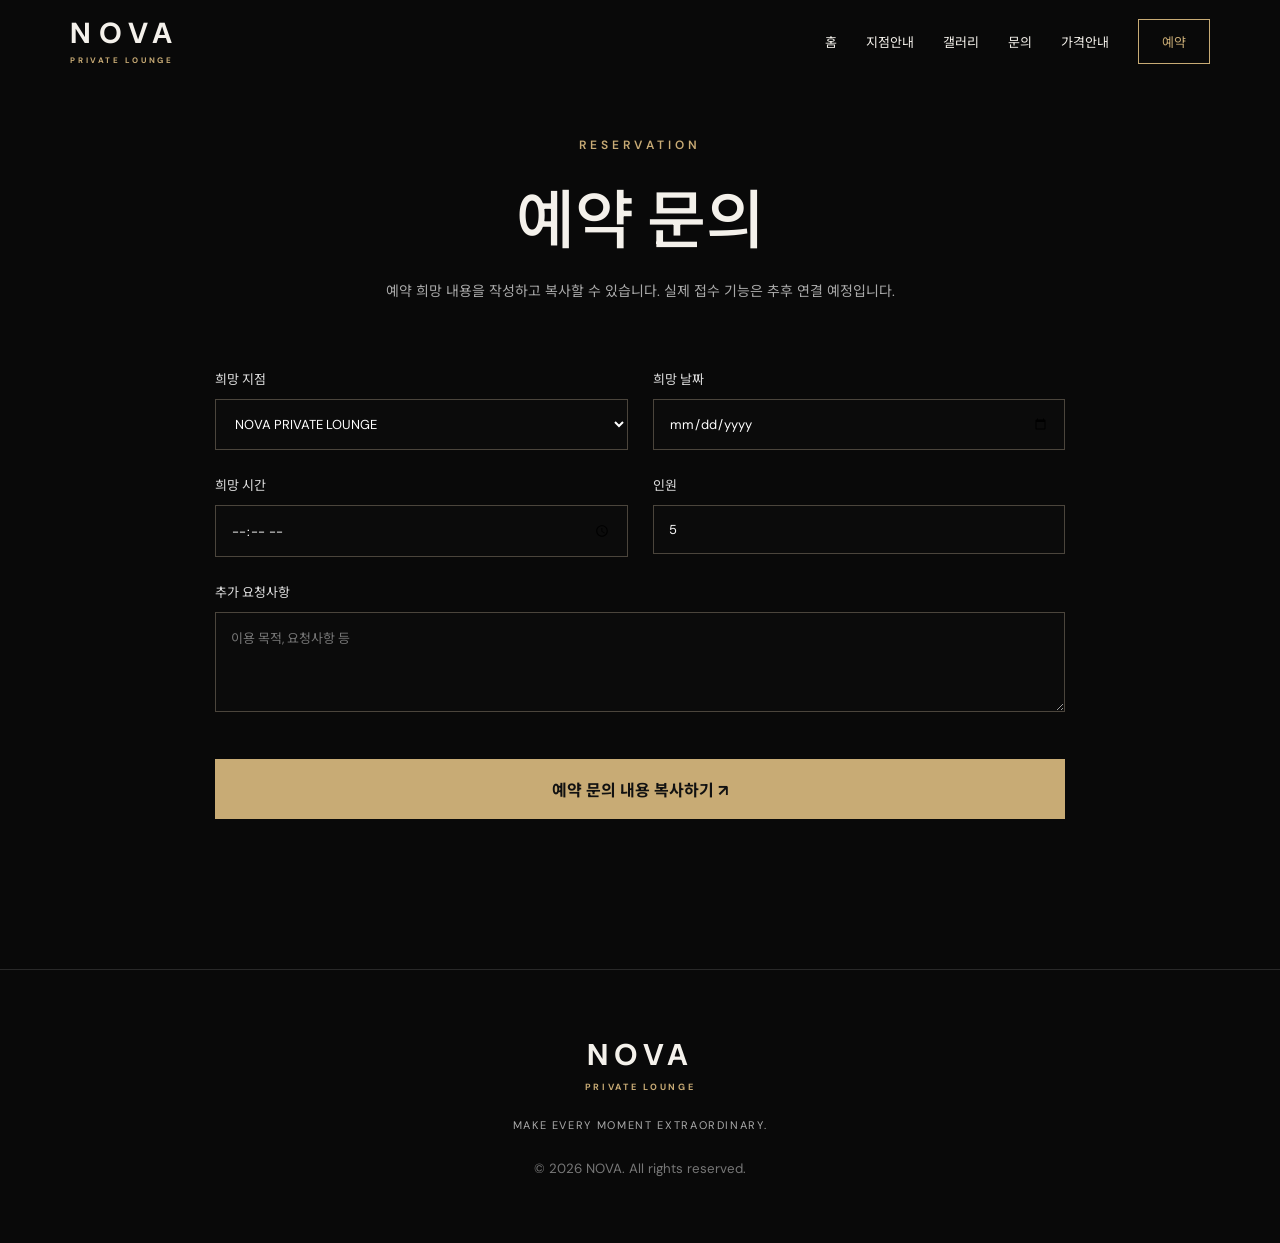
==== booking.html @ e1ac523c "13:17" ====
<!doctype html><html lang="ko"><head><meta charset="utf-8"><meta name="viewport" content="width=device-width,initial-scale=1"><meta name="theme-color" content="#090909"><meta name="description" content="NOVA PRIVATE LOUNGE - 예약"><title>예약 | NOVA PRIVATE LOUNGE</title><link rel="stylesheet" href="style.css"></head><body><header class="header" id="header"><a aria-label="NOVA 홈" class="brand" href="index.html">NOVA<span>PRIVATE LOUNGE</span></a><button aria-expanded="false" aria-label="메뉴 열기" class="menu-toggle">☰</button><nav class="nav" id="nav"><a href="index.html">홈</a><a href="locations.html">지점안내</a><a href="gallery.html">갤러리</a><a href="contact.html">문의</a><a href="pricing.html">가격안내</a><a class="nav-book" href="booking.html">예약</a></nav></header><main><div class="subpage-spacer"></div><section class="booking section" id="booking"><div class="section-heading reveal"><p class="eyebrow">RESERVATION</p><h2>예약 문의</h2><p>예약 희망 내용을 작성하고 복사할 수 있습니다. 실제 접수 기능은 추후 연결 예정입니다.</p></div><form class="booking-form" id="booking-form"><label>희망 지점<select id="branch"><option>NOVA PRIVATE LOUNGE</option><option>반야월점</option><option>동대구점</option><option>앞산하녹점</option></select></label><label>희망 날짜<input id="date" required="" type="date"/></label><label>희망 시간<input id="time" required="" type="time"/></label><label>인원<input id="count" min="1" required="" type="number" value="5"/></label><label class="full">추가 요청사항<textarea id="notes" placeholder="이용 목적, 요청사항 등" rows="4"></textarea></label><button class="gold-btn full" type="submit">예약 문의 내용 복사하기 ↗</button><p aria-live="polite" class="full status" id="copy-status"></p></form></section></main><footer><div class="footer-logo">NOVA <span>PRIVATE LOUNGE</span></div><p>MAKE EVERY MOMENT EXTRAORDINARY.</p><small>© 2026 NOVA. All rights reserved.</small></footer><script src="script.js"></script></body></html>
---- style.css ----
@import url('https://fonts.googleapis.com/css2?family=DM+Sans:wght@400;500;600;700&family=Noto+Sans+KR:wght@300;400;500;600;700&display=swap');
:root{--bg:#090909;--panel:#151515;--gold:#c8ab75;--white:#f4f1eb;--muted:#aaa;scroll-behavior:smooth}*{box-sizing:border-box}body{margin:0;background:var(--bg);color:var(--white);font-family:'DM Sans','Noto Sans KR',sans-serif}a{color:inherit;text-decoration:none}button,input,select,textarea{font:inherit}button{cursor:pointer}.header{position:fixed;z-index:50;top:0;left:0;width:100%;height:82px;display:flex;align-items:center;justify-content:space-between;padding:0 5.5%;transition:background .35s,backdrop-filter .35s}.header.scrolled{background:rgba(9,9,9,.9);backdrop-filter:blur(15px);border-bottom:1px solid #ffffff17}.brand{font-size:29px;font-weight:700;letter-spacing:.25em;line-height:1}.brand span{display:block;font-size:8px;letter-spacing:.32em;color:var(--gold);margin-top:8px}.nav{display:flex;align-items:center;gap:29px}.nav a{font-size:13px;white-space:nowrap;transition:color .2s}.nav a:hover{color:var(--gold)}.nav-book{border:1px solid var(--gold);padding:12px 23px;color:var(--gold)}.menu-toggle{display:none;background:none;border:0;color:white;font-size:25px}.hero{height:100svh;min-height:640px;position:relative;display:flex;align-items:center;justify-content:center;text-align:center;overflow:hidden;background:#171411 url('https://images.unsplash.com/photo-1600607687920-4e2a09cf159d?w=1800&q=85') center/cover}.hero video{position:absolute;inset:0;width:100%;height:100%;object-fit:cover}.hero-shade{position:absolute;inset:0;background:linear-gradient(180deg,#0009,#0005 40%,#000b)}.hero-inner{position:relative;z-index:1;padding:0 20px}.eyebrow{color:var(--gold);letter-spacing:.34em;font-size:12px;font-weight:600}.hero h1{font-size:clamp(52px,8vw,128px);line-height:1.02;letter-spacing:-.055em;margin:26px 0;font-weight:600}.hero h1 em,.intro h2 em,.feature h2 em,.contact h2 em{font-style:normal;color:var(--gold)}.hero-sub{font-size:clamp(14px,1.5vw,19px);font-weight:300;letter-spacing:.12em;margin-bottom:45px}.outline-btn{display:inline-flex;gap:50px;align-items:center;justify-content:space-between;border:1px solid #ffffff80;padding:18px 26px;font-size:12px;letter-spacing:.16em;transition:background .25s}.outline-btn:hover{background:#ffffff24}.scroll-hint{position:absolute;bottom:35px;z-index:2;font-size:10px;letter-spacing:.24em;display:flex;flex-direction:column;gap:14px;align-items:center}.scroll-hint span{font-size:20px}.section{padding:125px 7%}.intro{text-align:center;padding:160px 20px}.intro h2,.feature h2,.contact h2{font-size:clamp(35px,5vw,75px);line-height:1.4;letter-spacing:-.055em;font-weight:500;margin:25px 0}.intro>p:last-child,.feature-copy>p:not(.eyebrow),.contact>p:not(.eyebrow){color:#b7b7b7;line-height:2;font-size:15px}.feature{display:grid;grid-template-columns:1.2fr 1fr;min-height:650px;background:#151515}.feature-img{background:url('https://images.unsplash.com/photo-1600210492486-724fe5c67fb0?w=1300&q=85') center/cover;min-height:550px}.feature-copy{padding:12%;display:flex;flex-direction:column;align-items:flex-start;justify-content:center}.feature-copy h2{font-size:clamp(34px,4vw,62px)}.text-link{color:var(--gold);margin-top:30px;border-bottom:1px solid var(--gold);padding-bottom:8px;font-size:14px}.section-heading{text-align:center;margin-bottom:65px}.section-heading h2{font-size:clamp(36px,5vw,68px);font-weight:500;margin:16px 0}.section-heading>p:last-child{color:var(--muted);font-size:14px;line-height:1.8}.location-grid{display:grid;grid-template-columns:repeat(2,1fr);gap:24px}.location-card{background:#161616;overflow:hidden}.location-image{height:360px;background-size:cover;background-position:center;transition:transform .7s}.location-card:hover .location-image{transform:scale(1.04)}.img-one{background-image:url('https://images.unsplash.com/photo-1600607687939-ce8a6c25118c?w=1000&q=85')}.img-two{background-image:url('https://images.unsplash.com/photo-1600566753190-17f0baa2a6c3?w=1000&q=85')}.img-three{background-image:url('https://images.unsplash.com/photo-1600210492486-724fe5c67fb0?w=1000&q=85')}.img-four{background-image:url('https://images.unsplash.com/photo-1600607687920-4e2a09cf159d?w=1000&q=85')}.location-info{position:relative;background:#161616;padding:25px 28px}.location-info span{color:var(--gold);font-size:10px;letter-spacing:.17em}.location-info h3{font-size:23px;margin:13px 0 7px;font-weight:500}.location-info p{color:var(--muted);font-size:13px}.photo-note{text-align:center;color:#777;font-size:12px;margin-top:25px}.gallery-section{background:#111}.gallery-track{display:flex;gap:20px;overflow-x:auto;scroll-snap-type:x mandatory;padding-bottom:15px}.gallery-track img{width:min(68vw,650px);height:420px;object-fit:cover;scroll-snap-align:center;flex:none}.pricing{background:#0c0c0c}.calc{max-width:1100px;margin:auto;display:grid;grid-template-columns:1.2fr 1fr;background:#191919;border:1px solid #3d3426}.calc-fields{padding:45px;display:grid;grid-template-columns:1fr 1fr;gap:25px}.calc label,.booking-form label{display:flex;flex-direction:column;gap:11px;font-size:13px;color:#ddd}.calc input,.calc select,.booking-form input,.booking-form select,.booking-form textarea{background:#0b0b0b;border:1px solid #4b453c;color:white;padding:15px;width:100%;border-radius:0;min-width:0}.calc-total{background:#252016;padding:45px;display:flex;flex-direction:column;justify-content:center}.calc-total>span{color:#d6c29c;font-size:14px}.calc-total strong{font-size:clamp(35px,4vw,57px);margin:14px 0}.calc-total small,.calc-total p{color:#b7a990;line-height:1.7}.calc-total p{font-size:12px}.gold-btn{background:var(--gold);color:#111;border:0;padding:18px 25px;display:inline-block;text-align:center;font-weight:700;margin-top:22px}.gold-btn:hover{background:#dfc591}.contact{text-align:center;background:radial-gradient(ellipse at center,#302719 0,#101010 60%)}.contact .outline-btn{margin-top:30px}.booking-form{max-width:850px;margin:auto;display:grid;grid-template-columns:1fr 1fr;gap:25px}.full{grid-column:1/-1}.status{color:var(--gold);font-size:13px;margin:0}footer{border-top:1px solid #292929;padding:65px 7%;text-align:center}.footer-logo{font-size:30px;letter-spacing:.2em;font-weight:700}.footer-logo span{display:block;color:var(--gold);font-size:9px;letter-spacing:.3em;margin-top:7px}footer p{color:#aaa;font-size:11px;letter-spacing:.15em;margin:25px 0}footer small{color:#777}.reveal{opacity:0;transform:translateY(35px);transition:opacity .8s ease,transform .8s ease}.reveal.visible{opacity:1;transform:none}section{scroll-margin-top:80px}@media(max-width:850px){.header{height:70px;padding:0 5%}.menu-toggle{display:block}.nav{display:none;position:absolute;top:70px;left:0;right:0;background:#111;flex-direction:column;align-items:stretch;padding:22px 6%;gap:0;border-bottom:1px solid #333}.nav.open{display:flex}.nav a{padding:14px 0}.nav-book{text-align:center;margin-top:12px}.section{padding:90px 6%}.feature{grid-template-columns:1fr}.feature-img{min-height:390px}.feature-copy{padding:65px 7%}.location-grid{grid-template-columns:1fr}.location-image{height:310px}.calc{grid-template-columns:1fr}.calc-fields,.calc-total{padding:28px}.gallery-track img{width:80vw;height:300px}.intro{padding:110px 20px}}@media(max-width:480px){.hero h1{font-size:49px}.eyebrow{font-size:10px}.calc-fields,.booking-form{grid-template-columns:1fr}.gallery-track img{height:240px}.location-image{height:250px}}
@media(prefers-reduced-motion:reduce){*,*:before,*:after{scroll-behavior:auto!important;transition:none!important}.reveal{opacity:1;transform:none}}
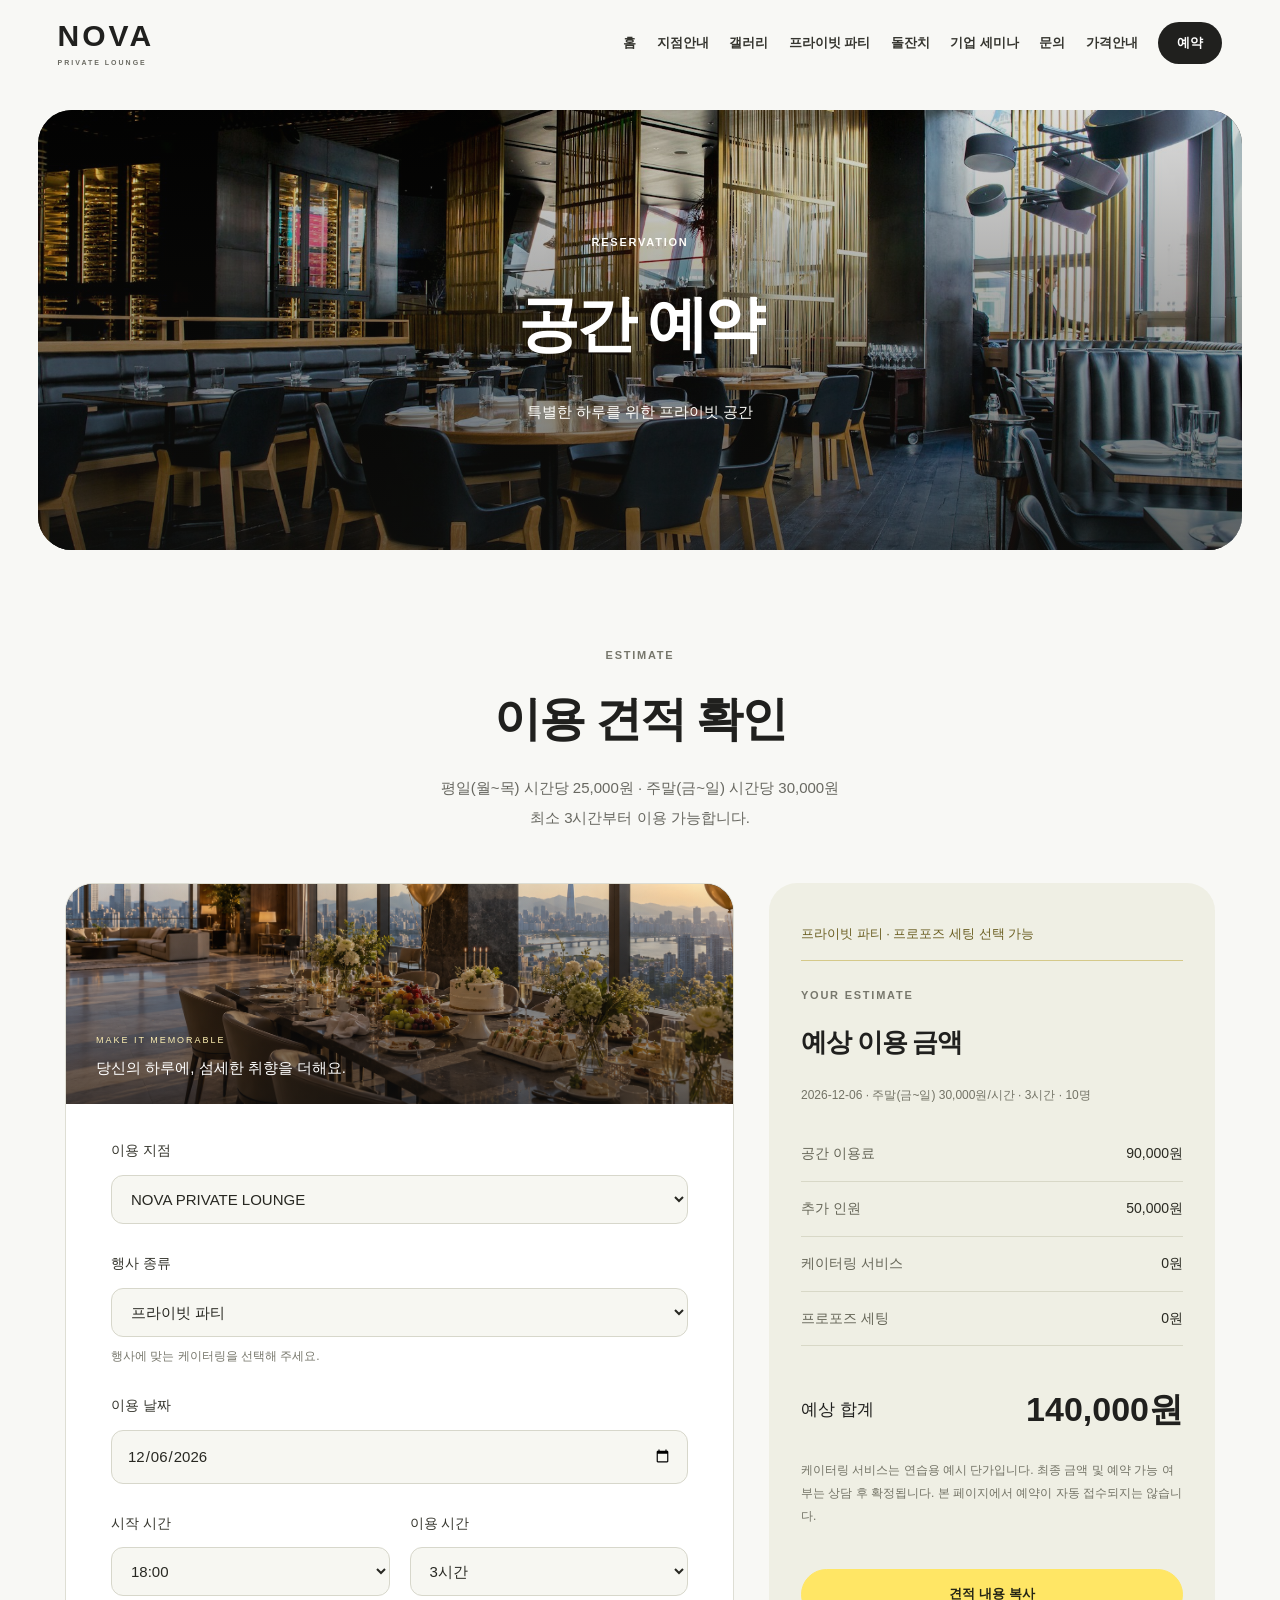
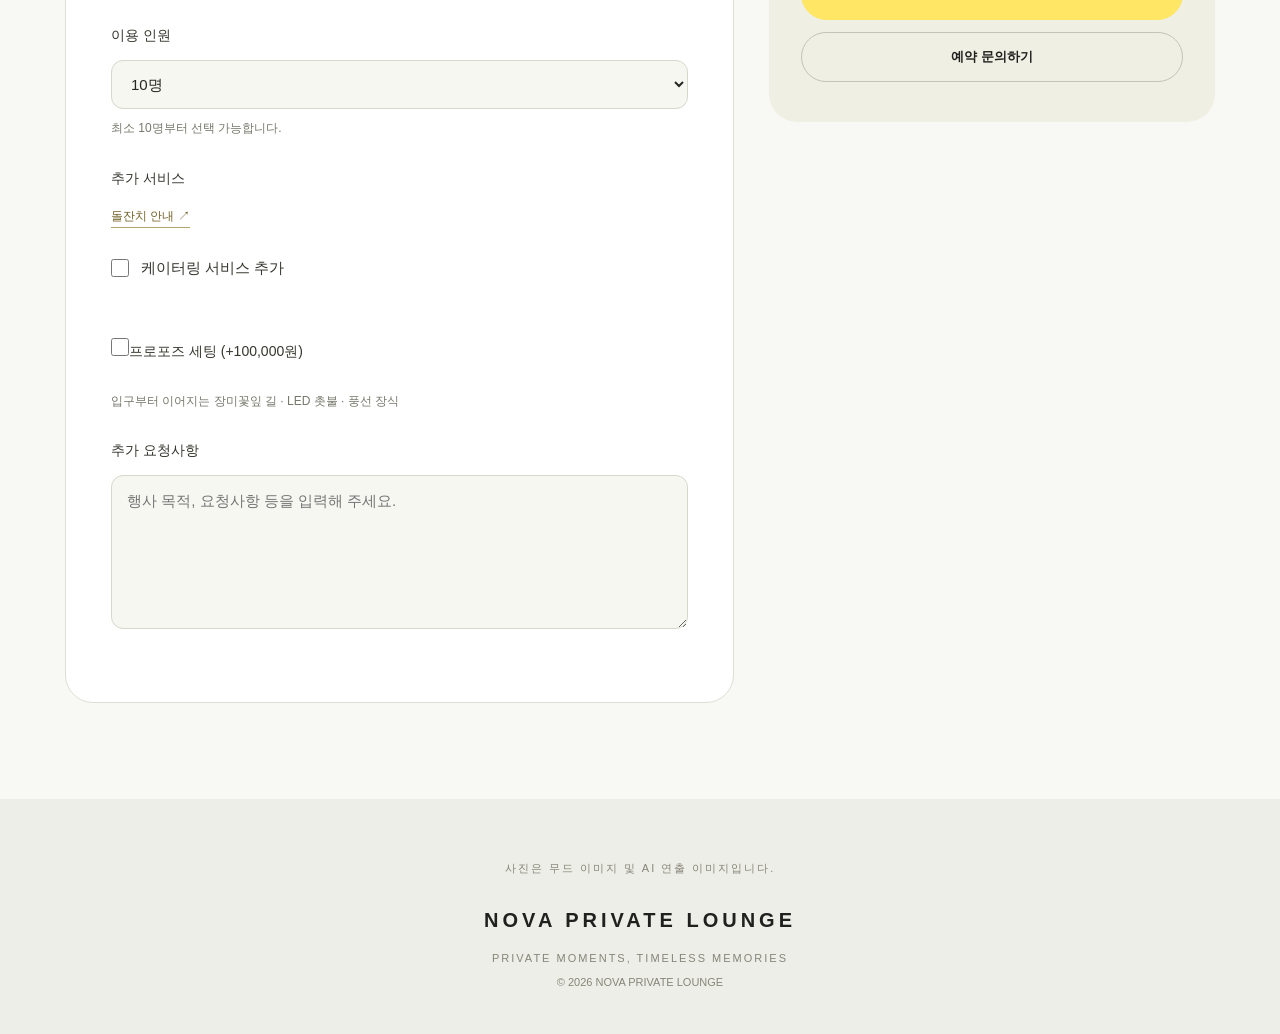
==== commit 7e20ac9d: "NOVA" ====
--- a/booking.html
+++ b/booking.html
@@ -1 +1,193 @@
-<!doctype html><html lang="ko"><head><meta charset="utf-8"><meta name="viewport" content="width=device-width,initial-scale=1"><meta name="theme-color" content="#090909"><meta name="description" content="NOVA PRIVATE LOUNGE - 예약"><title>예약 | NOVA PRIVATE LOUNGE</title><link rel="stylesheet" href="style.css"></head><body><header class="header" id="header"><a aria-label="NOVA 홈" class="brand" href="index.html">NOVA<span>PRIVATE LOUNGE</span></a><button aria-expanded="false" aria-label="메뉴 열기" class="menu-toggle">☰</button><nav class="nav" id="nav"><a href="index.html">홈</a><a href="locations.html">지점안내</a><a href="gallery.html">갤러리</a><a href="contact.html">문의</a><a href="pricing.html">가격안내</a><a class="nav-book" href="booking.html">예약</a></nav></header><main><div class="subpage-spacer"></div><section class="booking section" id="booking"><div class="section-heading reveal"><p class="eyebrow">RESERVATION</p><h2>예약 문의</h2><p>예약 희망 내용을 작성하고 복사할 수 있습니다. 실제 접수 기능은 추후 연결 예정입니다.</p></div><form class="booking-form" id="booking-form"><label>희망 지점<select id="branch"><option>NOVA PRIVATE LOUNGE</option><option>반야월점</option><option>동대구점</option><option>앞산하녹점</option></select></label><label>희망 날짜<input id="date" required="" type="date"/></label><label>희망 시간<input id="time" required="" type="time"/></label><label>인원<input id="count" min="1" required="" type="number" value="5"/></label><label class="full">추가 요청사항<textarea id="notes" placeholder="이용 목적, 요청사항 등" rows="4"></textarea></label><button class="gold-btn full" type="submit">예약 문의 내용 복사하기 ↗</button><p aria-live="polite" class="full status" id="copy-status"></p></form></section></main><footer><div class="footer-logo">NOVA <span>PRIVATE LOUNGE</span></div><p>MAKE EVERY MOMENT EXTRAORDINARY.</p><small>© 2026 NOVA. All rights reserved.</small></footer><script src="script.js"></script></body></html>+<!doctype html>
+<html lang="ko">
+  <head>
+    <meta charset="UTF-8" />
+    <meta name="viewport" content="width=device-width, initial-scale=1.0" />
+    <title>예약하기 | NOVA PRIVATE LOUNGE</title>
+    <link rel="stylesheet" href="style.css" />
+      <link rel="stylesheet" href="experience.css" />
+  </head>
+  <body class="nova-refresh">
+    <a class="skip-link" href="#main-content">본문 바로가기</a>
+    <header class="header">
+      <a href="index.html" class="logo">NOVA<span>PRIVATE LOUNGE</span></a>
+      <button class="menu-toggle" aria-label="메뉴 열기">☰</button>
+      <nav class="nav">
+        <a href="index.html">홈</a>
+        <a href="locations.html">지점안내</a>
+        <a href="gallery.html">갤러리</a>
+        <a href="party.html">프라이빗 파티</a>
+        <a href="doljanchi.html">돌잔치</a>
+        <a href="seminar.html">기업 세미나</a>
+        <a href="contact.html">문의</a>
+        <a href="pricing.html">가격안내</a>
+        <a href="booking.html" class="active">예약</a>
+      </nav>
+    </header>
+
+    <main id="main-content">
+      <section class="page-hero media-hero">
+        <img class="page-hero-image" src="assets/lounge.jpg" alt="" aria-hidden="true" width="1800" height="1200" fetchpriority="high" />
+        <p class="eyebrow">RESERVATION</p>
+        <h1>공간 예약</h1>
+        <p>특별한 하루를 위한 프라이빗 공간</p>
+      </section>
+
+      <section class="section">
+        <div class="section-heading">
+          <p class="eyebrow">ESTIMATE</p>
+          <h2>이용 견적 확인</h2>
+          <p>평일(월~목) 시간당 25,000원 · 주말(금~일) 시간당 30,000원<br />최소 3시간부터 이용 가능합니다.</p>
+        </div>
+
+        <div class="booking-layout">
+          <form id="bookingForm" class="booking-form" data-event="general">
+            <figure class="booking-mood">
+              <img src="assets/floral-table.jpg" alt="꽃과 유리잔으로 꾸민 프라이빗 다이닝 테이블 무드 이미지" width="1600" height="1067" loading="lazy" />
+              <figcaption><span>MAKE IT MEMORABLE</span>당신의 하루에, 섬세한 취향을 더해요.</figcaption>
+            </figure>
+            <div class="form-group">
+              <label for="branch">이용 지점</label>
+              <select id="branch" required>
+                <option value="nova">NOVA PRIVATE LOUNGE</option>
+              </select>
+            </div>
+
+            <div class="form-group event-type-field">
+              <label for="eventType">행사 종류</label>
+              <select id="eventType"><option value="party">프라이빗 파티</option><option value="dol">돌잔치</option><option value="seminar">기업 세미나</option></select>
+              <small id="eventFacilities">행사에 맞는 케이터링을 선택해 주세요.</small>
+            </div>
+            <div class="form-group">
+              <label for="date">이용 날짜</label>
+              <input type="date" id="date" required />
+            </div>
+
+            <div class="form-row">
+              <div class="form-group">
+                <label for="startTime">시작 시간</label>
+                <select id="startTime" required></select>
+              </div>
+
+              <div class="form-group">
+                <label for="hours">이용 시간</label>
+                <select id="hours">
+                  <option value="3">3시간</option>
+                  <option value="4">4시간</option>
+                  <option value="5">5시간</option>
+                  <option value="6">6시간</option>
+                  <option value="7">7시간</option>
+                  <option value="8">8시간</option>
+                  <option value="9">9시간</option>
+                  <option value="10">10시간</option>
+                  <option value="11">11시간</option>
+                  <option value="12">12시간</option>
+                </select>
+              </div>
+            </div>
+
+            <div class="form-group">
+              <label for="guests">이용 인원</label>
+              <select id="guests"></select>
+              <small id="guestGuide">최소 10명부터 선택 가능합니다.</small>
+            </div>
+
+            <div class="form-group">
+              <label>추가 서비스</label>
+              <a class="service-guide-link" href="doljanchi.html">돌잔치 안내 ↗</a>
+
+              <label class="check-option">
+                <input type="checkbox" id="catering" />
+                <span>케이터링 서비스 추가</span>
+              </label>
+
+              <div id="cateringOptions" class="sub-options" hidden>
+                <label for="cateringType">케이터링 구성</label>
+                <select id="cateringType">
+                  <option value="meal">식사형 · 1인 35,000원</option>
+                  <option value="finger">핑거푸드형 · 1인 20,000원</option>
+                </select>
+                <p id="cateringMenu" class="catering-menu"></p>
+                <small>모든 행사에서 원하는 구성을 선택할 수 있습니다. 연습용 예시 단가이며 최종 메뉴와 운반·인력 비용은 상담 후 확정됩니다.</small>
+              </div>
+
+              <label class="check-option" id="dolTableOption">
+                <input type="checkbox" id="dolTable" />
+                <span>돌상 세팅 (+200,000원)</span>
+              </label>
+            </div>
+
+            <div class="form-group" id="proposalOption" hidden>
+              <label class="check-option"><input type="checkbox" id="proposal" /><span>프로포즈 세팅 (+100,000원)</span></label>
+              <small>입구부터 이어지는 장미꽃잎 길 · LED 촛불 · 풍선 장식</small>
+            </div>
+            <div class="form-group">
+              <label for="request">추가 요청사항</label>
+              <textarea
+                id="request"
+                rows="5"
+                placeholder="행사 목적, 요청사항 등을 입력해 주세요."
+              ></textarea>
+            </div>
+          </form>
+
+          <aside class="estimate-card">
+            <p id="bookingSelection" class="booking-selection" hidden></p>
+            <p class="eyebrow">YOUR ESTIMATE</p>
+            <h2>예상 이용 금액</h2>
+            <p id="rateSummary" class="rate-summary"></p>
+
+            <div class="estimate-line">
+              <span>공간 이용료</span>
+              <strong id="spaceAmount">0원</strong>
+            </div>
+
+            <div class="estimate-line">
+              <span>추가 인원</span>
+              <strong id="guestAmount">0원</strong>
+            </div>
+
+            <div class="estimate-line">
+              <span id="cateringSummary">케이터링 서비스</span>
+              <strong id="cateringAmount">0원</strong>
+            </div>
+
+            <div class="estimate-line" id="dolEstimateLine">
+              <span>돌상 세팅</span>
+              <strong id="dolAmount">0원</strong>
+            </div>
+
+            <div class="estimate-line" id="proposalEstimateLine" hidden><span>프로포즈 세팅</span><strong id="proposalAmount">0원</strong></div>
+            <div class="estimate-total">
+              <span>예상 합계</span>
+              <strong id="totalAmount" aria-live="polite">0원</strong>
+            </div>
+
+            <p class="estimate-note">
+              케이터링 서비스는 연습용 예시 단가입니다. 최종 금액 및 예약 가능 여부는 상담 후 확정됩니다. 본 페이지에서
+              예약이 자동 접수되지는 않습니다.
+            </p>
+
+            <button type="button" id="copyEstimate" class="btn btn-gold">
+              견적 내용 복사
+            </button>
+
+            <a href="contact.html" class="btn btn-outline"> 예약 문의하기 </a>
+            <a id="continueBooking" class="btn btn-outline" href="booking.html" hidden>이 조건으로 예약 페이지 이동 →</a>
+          </aside>
+        </div>
+      </section>
+    </main>
+
+    <footer class="footer">
+      <p class="media-disclaimer">사진은 무드 이미지 및 AI 연출 이미지입니다.</p>
+      <p class="footer-logo">NOVA PRIVATE LOUNGE</p>
+      <p>PRIVATE MOMENTS, TIMELESS MEMORIES</p>
+      <small>© 2026 NOVA PRIVATE LOUNGE</small>
+    </footer>
+
+    <script src="estimate.js"></script>
+    <script src="script.js"></script>
+    <script src="experience.js"></script>
+  </body>
+</html>
--- a/style.css
+++ b/style.css
@@ -1,3 +1,941 @@
-@import url('https://fonts.googleapis.com/css2?family=DM+Sans:wght@400;500;600;700&family=Noto+Sans+KR:wght@300;400;500;600;700&display=swap');
-:root{--bg:#090909;--panel:#151515;--gold:#c8ab75;--white:#f4f1eb;--muted:#aaa;scroll-behavior:smooth}*{box-sizing:border-box}body{margin:0;background:var(--bg);color:var(--white);font-family:'DM Sans','Noto Sans KR',sans-serif}a{color:inherit;text-decoration:none}button,input,select,textarea{font:inherit}button{cursor:pointer}.header{position:fixed;z-index:50;top:0;left:0;width:100%;height:82px;display:flex;align-items:center;justify-content:space-between;padding:0 5.5%;transition:background .35s,backdrop-filter .35s}.header.scrolled{background:rgba(9,9,9,.9);backdrop-filter:blur(15px);border-bottom:1px solid #ffffff17}.brand{font-size:29px;font-weight:700;letter-spacing:.25em;line-height:1}.brand span{display:block;font-size:8px;letter-spacing:.32em;color:var(--gold);margin-top:8px}.nav{display:flex;align-items:center;gap:29px}.nav a{font-size:13px;white-space:nowrap;transition:color .2s}.nav a:hover{color:var(--gold)}.nav-book{border:1px solid var(--gold);padding:12px 23px;color:var(--gold)}.menu-toggle{display:none;background:none;border:0;color:white;font-size:25px}.hero{height:100svh;min-height:640px;position:relative;display:flex;align-items:center;justify-content:center;text-align:center;overflow:hidden;background:#171411 url('https://images.unsplash.com/photo-1600607687920-4e2a09cf159d?w=1800&q=85') center/cover}.hero video{position:absolute;inset:0;width:100%;height:100%;object-fit:cover}.hero-shade{position:absolute;inset:0;background:linear-gradient(180deg,#0009,#0005 40%,#000b)}.hero-inner{position:relative;z-index:1;padding:0 20px}.eyebrow{color:var(--gold);letter-spacing:.34em;font-size:12px;font-weight:600}.hero h1{font-size:clamp(52px,8vw,128px);line-height:1.02;letter-spacing:-.055em;margin:26px 0;font-weight:600}.hero h1 em,.intro h2 em,.feature h2 em,.contact h2 em{font-style:normal;color:var(--gold)}.hero-sub{font-size:clamp(14px,1.5vw,19px);font-weight:300;letter-spacing:.12em;margin-bottom:45px}.outline-btn{display:inline-flex;gap:50px;align-items:center;justify-content:space-between;border:1px solid #ffffff80;padding:18px 26px;font-size:12px;letter-spacing:.16em;transition:background .25s}.outline-btn:hover{background:#ffffff24}.scroll-hint{position:absolute;bottom:35px;z-index:2;font-size:10px;letter-spacing:.24em;display:flex;flex-direction:column;gap:14px;align-items:center}.scroll-hint span{font-size:20px}.section{padding:125px 7%}.intro{text-align:center;padding:160px 20px}.intro h2,.feature h2,.contact h2{font-size:clamp(35px,5vw,75px);line-height:1.4;letter-spacing:-.055em;font-weight:500;margin:25px 0}.intro>p:last-child,.feature-copy>p:not(.eyebrow),.contact>p:not(.eyebrow){color:#b7b7b7;line-height:2;font-size:15px}.feature{display:grid;grid-template-columns:1.2fr 1fr;min-height:650px;background:#151515}.feature-img{background:url('https://images.unsplash.com/photo-1600210492486-724fe5c67fb0?w=1300&q=85') center/cover;min-height:550px}.feature-copy{padding:12%;display:flex;flex-direction:column;align-items:flex-start;justify-content:center}.feature-copy h2{font-size:clamp(34px,4vw,62px)}.text-link{color:var(--gold);margin-top:30px;border-bottom:1px solid var(--gold);padding-bottom:8px;font-size:14px}.section-heading{text-align:center;margin-bottom:65px}.section-heading h2{font-size:clamp(36px,5vw,68px);font-weight:500;margin:16px 0}.section-heading>p:last-child{color:var(--muted);font-size:14px;line-height:1.8}.location-grid{display:grid;grid-template-columns:repeat(2,1fr);gap:24px}.location-card{background:#161616;overflow:hidden}.location-image{height:360px;background-size:cover;background-position:center;transition:transform .7s}.location-card:hover .location-image{transform:scale(1.04)}.img-one{background-image:url('https://images.unsplash.com/photo-1600607687939-ce8a6c25118c?w=1000&q=85')}.img-two{background-image:url('https://images.unsplash.com/photo-1600566753190-17f0baa2a6c3?w=1000&q=85')}.img-three{background-image:url('https://images.unsplash.com/photo-1600210492486-724fe5c67fb0?w=1000&q=85')}.img-four{background-image:url('https://images.unsplash.com/photo-1600607687920-4e2a09cf159d?w=1000&q=85')}.location-info{position:relative;background:#161616;padding:25px 28px}.location-info span{color:var(--gold);font-size:10px;letter-spacing:.17em}.location-info h3{font-size:23px;margin:13px 0 7px;font-weight:500}.location-info p{color:var(--muted);font-size:13px}.photo-note{text-align:center;color:#777;font-size:12px;margin-top:25px}.gallery-section{background:#111}.gallery-track{display:flex;gap:20px;overflow-x:auto;scroll-snap-type:x mandatory;padding-bottom:15px}.gallery-track img{width:min(68vw,650px);height:420px;object-fit:cover;scroll-snap-align:center;flex:none}.pricing{background:#0c0c0c}.calc{max-width:1100px;margin:auto;display:grid;grid-template-columns:1.2fr 1fr;background:#191919;border:1px solid #3d3426}.calc-fields{padding:45px;display:grid;grid-template-columns:1fr 1fr;gap:25px}.calc label,.booking-form label{display:flex;flex-direction:column;gap:11px;font-size:13px;color:#ddd}.calc input,.calc select,.booking-form input,.booking-form select,.booking-form textarea{background:#0b0b0b;border:1px solid #4b453c;color:white;padding:15px;width:100%;border-radius:0;min-width:0}.calc-total{background:#252016;padding:45px;display:flex;flex-direction:column;justify-content:center}.calc-total>span{color:#d6c29c;font-size:14px}.calc-total strong{font-size:clamp(35px,4vw,57px);margin:14px 0}.calc-total small,.calc-total p{color:#b7a990;line-height:1.7}.calc-total p{font-size:12px}.gold-btn{background:var(--gold);color:#111;border:0;padding:18px 25px;display:inline-block;text-align:center;font-weight:700;margin-top:22px}.gold-btn:hover{background:#dfc591}.contact{text-align:center;background:radial-gradient(ellipse at center,#302719 0,#101010 60%)}.contact .outline-btn{margin-top:30px}.booking-form{max-width:850px;margin:auto;display:grid;grid-template-columns:1fr 1fr;gap:25px}.full{grid-column:1/-1}.status{color:var(--gold);font-size:13px;margin:0}footer{border-top:1px solid #292929;padding:65px 7%;text-align:center}.footer-logo{font-size:30px;letter-spacing:.2em;font-weight:700}.footer-logo span{display:block;color:var(--gold);font-size:9px;letter-spacing:.3em;margin-top:7px}footer p{color:#aaa;font-size:11px;letter-spacing:.15em;margin:25px 0}footer small{color:#777}.reveal{opacity:0;transform:translateY(35px);transition:opacity .8s ease,transform .8s ease}.reveal.visible{opacity:1;transform:none}section{scroll-margin-top:80px}@media(max-width:850px){.header{height:70px;padding:0 5%}.menu-toggle{display:block}.nav{display:none;position:absolute;top:70px;left:0;right:0;background:#111;flex-direction:column;align-items:stretch;padding:22px 6%;gap:0;border-bottom:1px solid #333}.nav.open{display:flex}.nav a{padding:14px 0}.nav-book{text-align:center;margin-top:12px}.section{padding:90px 6%}.feature{grid-template-columns:1fr}.feature-img{min-height:390px}.feature-copy{padding:65px 7%}.location-grid{grid-template-columns:1fr}.location-image{height:310px}.calc{grid-template-columns:1fr}.calc-fields,.calc-total{padding:28px}.gallery-track img{width:80vw;height:300px}.intro{padding:110px 20px}}@media(max-width:480px){.hero h1{font-size:49px}.eyebrow{font-size:10px}.calc-fields,.booking-form{grid-template-columns:1fr}.gallery-track img{height:240px}.location-image{height:250px}}
-@media(prefers-reduced-motion:reduce){*,*:before,*:after{scroll-behavior:auto!important;transition:none!important}.reveal{opacity:1;transform:none}}
+/* ==========================================
+   NOVA PRIVATE LOUNGE
+   PREMIUM BLACK & GOLD DESIGN
+========================================== */
+
+/* 1. 기본 설정 */
+
+:root {
+  --black: #0b0b0d;
+  --dark: #111113;
+  --dark-light: #19181a;
+  --gold: #c9a66b;
+  --gold-light: #e0c18b;
+  --white: #f5f2ed;
+  --gray: #aaa49b;
+  --border: #37312b;
+  --header-height: 86px;
+}
+
+* {
+  margin: 0;
+  padding: 0;
+  box-sizing: border-box;
+}
+
+html {
+  scroll-behavior: smooth;
+}
+
+body {
+  background: var(--black);
+  color: var(--white);
+  font-family:
+    "Pretendard", "Noto Sans KR", "Apple SD Gothic Neo", Arial, sans-serif;
+  font-size: 15px;
+  line-height: 1.7;
+  overflow-x: hidden;
+  -webkit-font-smoothing: antialiased;
+}
+
+a {
+  color: inherit;
+  text-decoration: none;
+}
+
+button,
+input,
+select,
+textarea {
+  font: inherit;
+}
+
+button {
+  cursor: pointer;
+}
+
+img,
+video {
+  max-width: 100%;
+}
+
+img {
+  display: block;
+}
+
+::selection {
+  background: var(--gold);
+  color: #111;
+}
+
+/* ==========================================
+   2. 상단 헤더
+========================================== */
+
+.header {
+  position: fixed;
+  top: 0;
+  left: 0;
+  width: 100%;
+  height: var(--header-height);
+  padding: 0 6%;
+  display: flex;
+  align-items: center;
+  justify-content: space-between;
+  gap: 30px;
+  background: rgba(9, 9, 11, 0.88);
+  backdrop-filter: blur(18px);
+  -webkit-backdrop-filter: blur(18px);
+  border-bottom: 1px solid rgba(201, 166, 107, 0.15);
+  z-index: 1000;
+  transition:
+    background 0.35s ease,
+    box-shadow 0.35s ease;
+}
+
+.header.scrolled {
+  background: rgba(9, 9, 11, 0.97);
+  box-shadow: 0 8px 35px rgba(0, 0, 0, 0.25);
+}
+
+.logo {
+  display: flex;
+  flex-direction: column;
+  color: var(--gold);
+  font-size: 28px;
+  font-weight: 600;
+  line-height: 1.1;
+  letter-spacing: 5px;
+  white-space: nowrap;
+}
+
+.logo span {
+  color: #c9bba7;
+  font-size: 8px;
+  letter-spacing: 3px;
+  margin-top: 7px;
+}
+
+.nav {
+  display: flex;
+  align-items: center;
+  gap: clamp(15px, 2.3vw, 38px);
+}
+
+.nav a {
+  position: relative;
+  color: #ddd8d1;
+  font-size: 14px;
+  font-weight: 400;
+  white-space: nowrap;
+  transition: color 0.3s ease;
+}
+
+.nav a::after {
+  content: "";
+  position: absolute;
+  left: 0;
+  bottom: -9px;
+  width: 0;
+  height: 1px;
+  background: var(--gold);
+  transition: width 0.3s ease;
+}
+
+.nav a:hover,
+.nav a.active {
+  color: var(--gold);
+}
+
+.nav a:hover::after,
+.nav a.active::after {
+  width: 100%;
+}
+
+.menu-toggle {
+  display: none;
+  background: none;
+  border: none;
+  color: var(--gold);
+  font-size: 27px;
+  line-height: 1;
+}
+
+/* ==========================================
+   3. 공통 페이지 상단
+========================================== */
+
+.page-hero {
+  min-height: 440px;
+  padding: calc(var(--header-height) + 80px) 24px 80px;
+  display: flex;
+  flex-direction: column;
+  align-items: center;
+  justify-content: center;
+  text-align: center;
+  background:
+    radial-gradient(
+      ellipse at 50% 80%,
+      rgba(138, 99, 51, 0.14),
+      transparent 60%
+    ),
+    linear-gradient(145deg, #1a1715, #09090b 70%);
+  border-bottom: 1px solid var(--border);
+}
+
+.eyebrow {
+  color: var(--gold);
+  font-size: 12px;
+  font-weight: 500;
+  letter-spacing: 4px;
+  text-transform: uppercase;
+}
+
+.page-hero h1 {
+  font-size: clamp(38px, 5vw, 65px);
+  font-weight: 400;
+  letter-spacing: 1px;
+  margin: 20px 0;
+}
+
+.page-hero > p:last-child {
+  color: #b9b0a6;
+  font-size: 15px;
+  line-height: 2;
+}
+
+/* ==========================================
+   4. 공통 섹션
+========================================== */
+
+.section {
+  padding: 110px 24px;
+}
+
+.section-dark {
+  background: #151416;
+}
+
+.section-heading {
+  max-width: 850px;
+  margin: 0 auto 50px;
+  text-align: center;
+}
+
+.section-heading h2 {
+  font-size: clamp(29px, 4vw, 48px);
+  font-weight: 400;
+  line-height: 1.45;
+  margin: 20px 0;
+}
+
+.section-heading > p:last-child {
+  color: #ada69e;
+  font-size: 15px;
+  line-height: 2;
+}
+
+/* ==========================================
+   5. 버튼
+========================================== */
+
+.btn {
+  display: inline-flex;
+  align-items: center;
+  justify-content: center;
+  gap: 10px;
+  min-height: 51px;
+  padding: 14px 28px;
+  border: 1px solid transparent;
+  font-size: 13px;
+  font-weight: 500;
+  letter-spacing: 0.5px;
+  text-align: center;
+  transition:
+    background 0.3s ease,
+    color 0.3s ease,
+    border-color 0.3s ease,
+    transform 0.3s ease;
+}
+
+.btn:hover {
+  transform: translateY(-3px);
+}
+
+.btn-gold {
+  background: var(--gold);
+  border-color: var(--gold);
+  color: #14110e;
+}
+
+.btn-gold:hover {
+  background: var(--gold-light);
+  border-color: var(--gold-light);
+}
+
+.btn-outline {
+  background: transparent;
+  border-color: #81705b;
+  color: #e5ddd1;
+}
+
+.btn-outline:hover {
+  background: rgba(201, 166, 107, 0.1);
+  border-color: var(--gold);
+  color: var(--gold);
+}
+
+/* ==========================================
+   6. 스크롤 애니메이션
+========================================== */
+
+.reveal {
+  opacity: 0;
+  transform: translateY(35px);
+  transition:
+    opacity 0.85s ease,
+    transform 0.85s cubic-bezier(0.2, 0.7, 0.2, 1);
+}
+
+.reveal.visible {
+  opacity: 1;
+  transform: translateY(0);
+}
+
+@media (prefers-reduced-motion: reduce) {
+  *,
+  *::before,
+  *::after {
+    scroll-behavior: auto !important;
+    animation-duration: 0.01ms !important;
+    transition-duration: 0.01ms !important;
+  }
+
+  .reveal {
+    opacity: 1;
+    transform: none;
+  }
+}
+
+/* ==========================================
+   7. 문의 페이지
+========================================== */
+
+.contact-grid {
+  max-width: 1100px;
+  margin: 0 auto;
+  display: grid;
+  grid-template-columns: repeat(2, minmax(0, 1fr));
+  gap: 25px;
+}
+
+.contact-card {
+  min-height: 360px;
+  padding: 50px 40px;
+  background: #181719;
+  border: 1px solid var(--border);
+  transition:
+    border-color 0.3s,
+    transform 0.3s;
+}
+
+.contact-card:hover {
+  border-color: var(--gold);
+  transform: translateY(-5px);
+}
+
+.contact-number {
+  color: var(--gold);
+  font-size: 12px;
+  letter-spacing: 3px;
+}
+
+.contact-card h3 {
+  font-size: 26px;
+  font-weight: 500;
+  margin: 25px 0 18px;
+}
+
+.contact-card p {
+  color: #b4ada4;
+  line-height: 2;
+  margin-bottom: 30px;
+}
+
+.steps-grid {
+  max-width: 1100px;
+  margin: 0 auto;
+  display: grid;
+  grid-template-columns: repeat(3, minmax(0, 1fr));
+  gap: 22px;
+}
+
+.step-card {
+  text-align: center;
+  padding: 45px 25px;
+  background: #1c1a1c;
+  border: 1px solid var(--border);
+}
+
+.step-number {
+  color: var(--gold);
+  font-size: 32px;
+  font-weight: 300;
+}
+
+.step-card h3 {
+  margin: 20px 0;
+  font-size: 20px;
+  font-weight: 500;
+}
+
+.step-card p {
+  color: #aaa39b;
+  font-size: 14px;
+  line-height: 1.9;
+}
+
+.faq-container {
+  max-width: 950px;
+  margin: 0 auto;
+}
+
+.faq-item {
+  border-bottom: 1px solid var(--border);
+  padding: 23px 10px;
+}
+
+.faq-item summary {
+  cursor: pointer;
+  font-size: 17px;
+  color: #eae4db;
+}
+
+.faq-item[open] summary {
+  color: var(--gold);
+}
+
+.faq-item p {
+  padding: 18px 10px 5px;
+  color: #b5ada3;
+  line-height: 2;
+}
+
+/* ==========================================
+   8. 하단 예약 유도
+========================================== */
+
+.contact-bottom {
+  padding: 130px 24px;
+  text-align: center;
+  background:
+    radial-gradient(
+      ellipse at center,
+      rgba(151, 109, 59, 0.14),
+      transparent 65%
+    ),
+    #111012;
+  border-top: 1px solid var(--border);
+}
+
+.contact-bottom h2 {
+  font-size: clamp(32px, 4.5vw, 56px);
+  font-weight: 400;
+  line-height: 1.5;
+  margin: 25px 0;
+}
+
+.contact-bottom p:not(.eyebrow) {
+  color: #b5ada3;
+  line-height: 2;
+  margin-bottom: 35px;
+}
+
+/* ==========================================
+   9. 예약 페이지
+========================================== */
+
+.booking-layout {
+  max-width: 1150px;
+  margin: 0 auto;
+  display: grid;
+  grid-template-columns: minmax(0, 1.2fr) minmax(320px, 0.8fr);
+  gap: 35px;
+  align-items: start;
+}
+
+.booking-form {
+  background: #181719;
+  border: 1px solid var(--border);
+  padding: 45px;
+}
+
+.form-group {
+  margin-bottom: 28px;
+}
+
+.form-group > label:first-child {
+  display: block;
+  color: #e7e0d7;
+  font-size: 14px;
+  margin-bottom: 12px;
+}
+
+.form-group input,
+.form-group select,
+.form-group textarea,
+.sub-options input {
+  display: block;
+  width: 100%;
+  min-height: 49px;
+  padding: 12px 15px;
+  border: 1px solid #494139;
+  border-radius: 0;
+  background: #111113;
+  color: #f0eae2;
+  outline: none;
+  color-scheme: dark;
+  transition: border-color 0.25s;
+}
+
+.form-group textarea {
+  resize: vertical;
+}
+
+.form-group input:focus,
+.form-group select:focus,
+.form-group textarea:focus,
+.sub-options input:focus {
+  border-color: var(--gold);
+}
+
+.form-group small,
+.sub-options small {
+  display: block;
+  color: #999188;
+  font-size: 12px;
+  margin-top: 9px;
+}
+
+.form-row {
+  display: grid;
+  grid-template-columns: 1fr 1fr;
+  gap: 20px;
+}
+
+.check-option {
+  display: flex;
+  align-items: center;
+  gap: 12px;
+  padding: 15px 0;
+  cursor: pointer;
+  color: #d8d1c7;
+}
+
+.check-option input {
+  display: inline-block;
+  width: 18px;
+  height: 18px;
+  min-height: auto;
+  accent-color: var(--gold);
+}
+
+.sub-options {
+  padding: 20px;
+  background: #222022;
+  border: 1px solid var(--border);
+  margin: 5px 0 15px;
+}
+
+.sub-options[hidden] {
+  display: none;
+}
+
+.sub-options label {
+  display: block;
+  font-size: 13px;
+  margin-bottom: 12px;
+  color: #ddd3c6;
+}
+
+.estimate-card {
+  position: sticky;
+  top: 110px;
+  background: linear-gradient(145deg, #252019, #151416 65%);
+  border: 1px solid #705b3d;
+  padding: 40px 32px;
+}
+
+.estimate-card h2 {
+  font-size: 26px;
+  font-weight: 400;
+  margin: 15px 0 35px;
+}
+
+.estimate-line {
+  display: flex;
+  justify-content: space-between;
+  gap: 20px;
+  padding: 15px 0;
+  border-bottom: 1px solid #40372d;
+  color: #c6beb4;
+  font-size: 14px;
+}
+
+.estimate-line strong {
+  color: #eee4d7;
+  font-weight: 500;
+  text-align: right;
+}
+
+.estimate-total {
+  display: flex;
+  justify-content: space-between;
+  align-items: center;
+  gap: 15px;
+  margin: 35px 0 20px;
+}
+
+.estimate-total span {
+  font-size: 17px;
+}
+
+.estimate-total strong {
+  color: var(--gold-light);
+  font-size: clamp(23px, 3vw, 34px);
+  font-weight: 500;
+  text-align: right;
+}
+
+.estimate-note {
+  color: #aaa197;
+  font-size: 12px;
+  line-height: 1.9;
+  margin-bottom: 30px;
+}
+
+.estimate-card .btn {
+  width: 100%;
+  margin-top: 12px;
+}
+
+/* ==========================================
+   10. 푸터
+========================================== */
+
+.footer {
+  padding: 65px 24px 40px;
+  text-align: center;
+  background: #09090a;
+  border-top: 1px solid #2c2723;
+}
+
+.footer-logo {
+  color: var(--gold);
+  font-size: 20px;
+  font-weight: 500;
+  letter-spacing: 4px;
+  margin-bottom: 12px;
+}
+
+.footer > p:not(.footer-logo) {
+  color: #91897f;
+  font-size: 11px;
+  letter-spacing: 2px;
+}
+
+.footer-links {
+  display: flex;
+  justify-content: center;
+  flex-wrap: wrap;
+  gap: 20px;
+  margin: 30px 0;
+}
+
+.footer-links a {
+  color: #aaa39a;
+  font-size: 13px;
+  transition: color 0.3s;
+}
+
+.footer-links a:hover {
+  color: var(--gold);
+}
+
+.footer small {
+  color: #706a63;
+  font-size: 11px;
+}
+
+/* ==========================================
+   11. 태블릿 반응형
+========================================== */
+
+@media (max-width: 1024px) {
+  .header {
+    padding: 0 4%;
+  }
+
+  .nav {
+    gap: 16px;
+  }
+
+  .nav a {
+    font-size: 13px;
+  }
+
+  .booking-layout {
+    grid-template-columns: minmax(0, 1fr) 340px;
+    gap: 22px;
+  }
+
+  .booking-form {
+    padding: 30px;
+  }
+}
+
+/* ==========================================
+   12. 모바일 반응형
+========================================== */
+
+@media (max-width: 800px) {
+  :root {
+    --header-height: 72px;
+  }
+
+  .header {
+    padding: 0 22px;
+  }
+
+  .logo {
+    font-size: 24px;
+  }
+
+  .menu-toggle {
+    display: block;
+  }
+
+  .nav {
+    display: none;
+    position: absolute;
+    top: 100%;
+    left: 0;
+    width: 100%;
+    padding: 25px 22px;
+    background: rgba(11, 11, 13, 0.98);
+    border-bottom: 1px solid var(--border);
+    flex-direction: column;
+    align-items: stretch;
+    gap: 0;
+    box-shadow: 0 20px 30px rgba(0, 0, 0, 0.4);
+  }
+
+  .nav.open {
+    display: flex;
+  }
+
+  .nav a {
+    display: block;
+    padding: 15px 5px;
+    font-size: 15px;
+    border-bottom: 1px solid #292521;
+  }
+
+  .nav a::after {
+    display: none;
+  }
+
+  .page-hero {
+    min-height: 350px;
+    padding-top: 140px;
+    padding-bottom: 65px;
+  }
+
+  .section {
+    padding: 75px 20px;
+  }
+
+  .contact-grid,
+  .booking-layout {
+    grid-template-columns: 1fr;
+  }
+
+  .steps-grid {
+    grid-template-columns: 1fr;
+  }
+
+  .estimate-card {
+    position: static;
+  }
+
+  .contact-bottom {
+    padding: 90px 20px;
+  }
+}
+
+/* ==========================================
+   13. 작은 스마트폰
+========================================== */
+
+@media (max-width: 480px) {
+  .eyebrow {
+    font-size: 10px;
+    letter-spacing: 3px;
+  }
+
+  .page-hero h1 {
+    font-size: 37px;
+  }
+
+  .section-heading h2 {
+    font-size: 29px;
+  }
+
+  .contact-card {
+    padding: 35px 25px;
+    min-height: auto;
+  }
+
+  .booking-form {
+    padding: 25px 18px;
+  }
+
+  .form-row {
+    grid-template-columns: 1fr;
+    gap: 0;
+  }
+
+  .estimate-card {
+    padding: 30px 22px;
+  }
+
+  .btn {
+    width: 100%;
+  }
+
+  .footer-links {
+    gap: 12px 18px;
+  }
+}
+
+
+/* Photography — warm shadows, quiet gold, generous composition */
+.media-hero { position: relative; isolation: isolate; overflow: hidden; min-height: 500px; background: #171511; }
+.media-hero .page-hero-image { position: absolute; inset: 0; z-index: -2; width: 100%; height: 100%; object-fit: cover; object-position: center 56%; filter: saturate(.65); }
+.media-hero::before { content: ""; position: absolute; inset: 0; z-index: -1; background: linear-gradient(180deg, rgba(9,9,11,.46), rgba(9,9,11,.60) 50%, #0b0b0df2); }
+.media-hero h1 { font-family: Georgia, "Noto Serif KR", serif; letter-spacing: .06em; text-shadow: 0 3px 30px #0008; }
+.media-hero > p:last-child { color: #dfd6c9; }
+.media-hero .eyebrow { color: #e0c18b; }
+.hero-media { filter: saturate(.65) brightness(.8); animation: cinematic-arrival 4.5s ease-out both; }
+.hero-media-caption { position: absolute; bottom: 34px; right: 4%; z-index: 3; font-size: 9px; color: #dfd6c9; letter-spacing: .12em; }
+@keyframes cinematic-arrival { from { transform: scale(1.055); opacity: .6; } to { transform: scale(1); opacity: 1; } }
+.booking-mood { position: relative; overflow: hidden; margin: -45px -45px 35px; background: #24201c; }
+.booking-mood img { width: 100%; height: 220px; object-fit: cover; object-position: center 58%; filter: saturate(.65) brightness(.78); }
+.booking-mood::after { content: ""; position: absolute; inset: 0; background: linear-gradient(transparent 25%, #181719e8); pointer-events: none; }
+.booking-mood figcaption { position: absolute; left: 30px; bottom: 24px; right: 24px; z-index: 1; color: #f2ece2; font-size: 15px; }
+.booking-mood figcaption span { display: block; margin-bottom: 7px; font-size: 9px; letter-spacing: .22em; color: #e0c18b; }
+.media-disclaimer { margin: 0 auto 26px; color: #91897f; font-size: 11px; letter-spacing: 0; }
+.feature-image img, .service-card img, .location-main-image img, .location-detail-image img, .location-gallery img, .nova-gallery-item img { filter: saturate(.75); }
+.btn:focus-visible, a:focus-visible, button:focus-visible { outline: 2px solid var(--gold-light); outline-offset: 5px; }
+@media (max-width: 1024px) { .booking-mood { margin: -30px -30px 30px; } }
+@media (max-width: 800px) { .media-hero { min-height: 410px; } .hero-media-caption { bottom: 18px; right: 20px; font-size: 8px; } }
+@media (max-width: 480px) { .booking-mood { margin: -25px -18px 28px; } .booking-mood img { height: 180px; } .booking-mood figcaption { left: 20px; bottom: 18px; font-size: 13px; } }
+@media (prefers-reduced-motion: reduce) {
+  html { scroll-behavior: auto; }
+  *, *::before, *::after { animation: none !important; transition: none !important; }
+  .reveal { opacity: 1; transform: none; }
+}
+
+/* First birthday — the same quiet gold, with a little more warmth. */
+.dol-hero { min-height: 680px; }
+.dol-hero .page-hero-image { object-position: center 60%; filter: saturate(.8); }
+.dol-hero h1 { font-family: Georgia, "Noto Serif KR", serif; font-size: clamp(34px, 4.6vw, 64px); line-height: 1.5; letter-spacing: -.035em; }
+.dol-hero > p { color: #e7dfd3; }
+.dol-hero .btn { margin-top: 30px; }
+.dol-editorial { display: grid; grid-template-columns: minmax(0, 1.2fr) minmax(0, 1fr); gap: clamp(30px, 6vw, 90px); align-items: center; max-width: 1240px; margin: auto; }
+.dol-photo { min-width: 0; }
+.dol-photo img { width: 100%; aspect-ratio: 4 / 4.3; object-fit: cover; }
+.dol-photo figcaption { padding: 16px 0; color: #b5a38b; font-size: 10px; letter-spacing: .1em; border-bottom: 1px solid var(--border); }
+.dol-copy h2 { font-weight: 400; font-size: clamp(27px, 3.1vw, 43px); line-height: 1.55; margin: 22px 0; letter-spacing: -.04em; }
+.dol-copy > p:not(.eyebrow) { color: #bfb5a8; line-height: 2; }
+.dol-list { padding: 25px 0 20px; list-style: none; color: #d5ccbf; font-size: 14px; }
+.dol-list li { padding: 9px 0; border-bottom: 1px solid #302a24; }
+.dol-list li::before { content: "·"; color: var(--gold); margin-right: 10px; }
+.dol-copy .dol-fine, .dol-fine { font-size: 12px; color: #aaa095; line-height: 1.9; }
+.dol-price { padding: 22px 0; margin-top: 20px; border-top: 1px solid #6b543a; }
+.dol-price strong { font-family: Georgia, serif; color: var(--gold-light); font-size: 38px; font-weight: 400; }
+.dol-price strong span { font-family: inherit; font-size: 15px; color: #c5b8a5; margin-left: 6px; }
+.dol-price small { display: block; color: #b7a994; font-size: 12px; margin-top: 6px; }
+.dol-editorial-reverse .dol-photo { order: 2; }
+.dol-editorial-reverse .dol-copy { order: 1; }
+.dol-estimate { max-width: 1100px; margin: auto; display: grid; grid-template-columns: .9fr 1.1fr; border: 1px solid #625039; background: linear-gradient(130deg, #242019, #151416 60%); }
+.dol-estimate-title { padding: 45px; border-right: 1px solid var(--border); }
+.dol-estimate-title h3 { font-size: 29px; font-weight: 400; line-height: 1.6; margin: 24px 0; }
+.dol-estimate-title > p:not(.eyebrow) { color: #bfb3a3; line-height: 2; margin-bottom: 30px; }
+.dol-breakdown { padding: 25px 35px; }
+.dol-breakdown dl > div { display: flex; justify-content: space-between; align-items: center; gap: 20px; border-bottom: 1px solid var(--border); padding: 16px 0; font-size: 14px; }
+.dol-breakdown dt { color: #d7cdbf; }
+.dol-breakdown dt small { display: block; color: #a79c8f; font-size: 11px; margin-top: 4px; }
+.dol-breakdown dd { white-space: nowrap; }
+.dol-breakdown .dol-grand-total { border-bottom: 0; margin-top: 10px; }
+.dol-grand-total dd { font-size: clamp(23px, 3vw, 32px); color: var(--gold-light); }
+.dol-breakdown .dol-fine { margin-top: 15px; }
+.dol-steps { max-width: 1100px; margin: auto; display: grid; grid-template-columns: repeat(3, minmax(0, 1fr)); gap: 40px; }
+.dol-steps article { border-top: 1px solid #6b543a; padding-top: 25px; }
+.dol-steps span { font-family: Georgia, serif; font-size: 36px; color: var(--gold); }
+.dol-steps h3 { margin: 18px 0; font-size: 20px; font-weight: 400; }
+.dol-steps p { color: #b6ac9f; font-size: 14px; line-height: 2; }
+.dol-faq { max-width: 1100px; margin: 60px auto 0; }
+.dol-home-feature { position: relative; isolation: isolate; min-height: 580px; padding: 100px 8%; display: flex; align-items: center; overflow: hidden; }
+.dol-home-feature > img { position: absolute; inset: 0; z-index: -2; width: 100%; height: 100%; object-fit: cover; object-position: 60% center; }
+.dol-home-feature::before { content: ""; position: absolute; inset: 0; z-index: -1; background: linear-gradient(90deg, #0b0b0df0 5%, #0b0b0dbf 45%, #0b0b0d26); }
+.dol-home-content { max-width: 650px; }
+.dol-home-content h2 { font-size: clamp(32px, 4vw, 54px); font-weight: 400; line-height: 1.5; margin: 20px 0; }
+.dol-home-content > p:not(.eyebrow) { color: #ded3c4; line-height: 2; }
+.dol-home-content .dol-home-prices { color: var(--gold-light); font-size: 13px; margin: 25px 0; }
+.dol-home-prices span { padding: 0 8px; color: #8f7d65; }
+.service-guide-link { display: inline-block; color: var(--gold-light); font-size: 12px; border-bottom: 1px solid #6b543a; margin-bottom: 12px; }
+.booking-selection { color: var(--gold-light); border-bottom: 1px solid #6b543a; padding-bottom: 15px; margin-bottom: 25px; font-size: 13px; }
+.booking-selection[hidden] { display: none; }
+.fixed-event-field { display: none; }
+#proposal-guide { scroll-margin-top: 110px; }
+.service-card-link { display: inline-block; margin-top: 12px; color: #f2d4a5; font-size: 12px; border-bottom: 1px solid #b89b74; }
+.location-main-image img, .location-detail-image img, .location-gallery img, .nova-gallery-item img { filter: saturate(.95); }
+#event-estimate, #catering-guide { scroll-margin-top: 110px; }
+.booking-layout [hidden] { display: none !important; }
+.sub-options select { width: 100%; background: #111113; color: var(--white); border: 1px solid #494139; padding: 12px; color-scheme: dark; }
+.catering-menu { color: #dfd4c5; font-size: 13px; line-height: 1.9; padding-top: 14px; }
+.rate-summary { font-size: 12px; color: #c3b59f; margin: -15px 0 20px; line-height: 1.9; }
+.catering-cards { max-width: 1150px; margin: auto; display: grid; grid-template-columns: repeat(2, minmax(0, 1fr)); gap: 30px; }
+.catering-card { border: 1px solid var(--border); background: #181719; min-width: 0; }
+.catering-card img { width: 100%; aspect-ratio: 3 / 2; object-fit: cover; }
+.catering-card > div { padding: 32px; }
+.catering-card h3 { font-size: 28px; font-weight: 400; margin: 14px 0; }
+.catering-card p:not(.eyebrow) { color: #bfb4a6; font-size: 14px; }
+.catering-card strong { display: block; color: var(--gold-light); font-size: 28px; font-weight: 400; }
+.catering-card small { color: #ab9c89; font-size: 12px; }
+.catering-service-note, .catering-sources { max-width: 1150px; margin: 24px auto 0; font-size: 12px; color: #ac9e8d; line-height: 2; }
+.catering-sources a { color: var(--gold-light); text-decoration: underline; text-underline-offset: 4px; }
+@media (max-width: 1200px) and (min-width: 801px) { .nav { gap: 14px; } .nav a { font-size: 12px; } .header { gap: 16px; padding: 0 4%; } }
+@media (max-width: 800px) { .catering-cards { grid-template-columns: 1fr; } .catering-card > div { padding: 25px; } }
+@media (min-width: 801px) and (max-width: 1000px) {
+  :root { --header-height: 72px; }
+  .menu-toggle { display: block; }
+  .nav { display: none; position: absolute; top: 100%; left: 0; width: 100%; padding: 20px 4%; background: #0b0b0dfa; border-bottom: 1px solid var(--border); flex-direction: column; align-items: stretch; gap: 0; }
+  .nav.open { display: flex; }
+  .nav a { padding: 12px 5px; font-size: 14px; border-bottom: 1px solid #292521; }
+  .nav a::after { display: none; }
+}
+@media (max-width: 1100px) and (min-width: 801px) { .nav { gap: 16px; } .nav a { font-size: 12px; } .header { padding: 0 4%; gap: 20px; } }
+@media (max-width: 800px) {
+  .dol-hero { min-height: 600px; }
+  .dol-editorial, .dol-estimate { grid-template-columns: 1fr; }
+  .dol-photo img { aspect-ratio: 4 / 3; }
+  .dol-editorial-reverse .dol-photo, .dol-editorial-reverse .dol-copy { order: initial; }
+  .dol-estimate-title { padding: 30px; border-right: 0; border-bottom: 1px solid var(--border); }
+  .dol-breakdown { padding: 20px 25px; }
+  .dol-steps { grid-template-columns: 1fr; gap: 30px; }
+  .dol-home-feature { padding: 75px 24px; min-height: 560px; }
+  .dol-home-feature::before { background: linear-gradient(90deg, #0b0b0de6, #0b0b0d85); }
+}
+@media (max-width: 480px) { .dol-breakdown { padding: 15px 18px; } .dol-breakdown dl > div { gap: 12px; font-size: 12px; } .dol-breakdown dt small { font-size: 10px; } .dol-home-prices span { display: block; font-size: 0; height: 4px; } .dol-grand-total dd { font-size: 25px; } }
--- a/experience.css
+++ b/experience.css
@@ -0,0 +1,311 @@
+/* NOVA — a new editorial presentation over the retained content and tools. */
+:root { --paper: #f8f8f5; --ink: #20201e; --muted-ink: #686861; --sun: #ffe665; --gold: #876b24; --gold-light: #725b1d; --border: #dfdfd8; --header-height: 86px; --page-progress: 0%; }
+.nova-refresh { background: var(--paper); color: var(--ink); font-family: "Pretendard", "Noto Sans KR", "Apple SD Gothic Neo", Arial, sans-serif; }
+.nova-refresh ::selection { background: var(--sun); color: var(--ink); }
+.skip-link { position: fixed; top: -70px; left: 24px; z-index: 10001; background: var(--ink); color: white; border-radius: 12px; padding: 12px 22px; }
+.skip-link:focus { top: 10px; }
+.nova-refresh .header, .nova-refresh .header.scrolled { height: var(--header-height); padding: 0 4.5%; background: #f8f8f5f2; border: 0; box-shadow: none; backdrop-filter: blur(22px); gap: 28px; }
+.nova-refresh .header::after { content: ""; position: absolute; bottom: 0; left: 0; width: var(--page-progress); height: 2px; background: #d4b949; }
+.nova-refresh .logo { color: var(--ink); font-size: 30px; letter-spacing: 3px; font-weight: 850; }
+.nova-refresh .logo span { color: #6b6b63; font-size: 7px; letter-spacing: 2px; }
+.nova-refresh .nav { gap: clamp(12px, 1.6vw, 26px); }
+.nova-refresh .nav a { color: #35352f; font-size: 13px; font-weight: 650; }
+.nova-refresh .nav a.active { color: #161611; }
+.nova-refresh .nav a.active::after { background: #d3b539; width: 100%; height: 3px; border-radius: 3px; }
+.nova-refresh .nav a:last-child { background: var(--ink); color: white; padding: 10px 19px; border-radius: 24px; }
+.nova-refresh .nav a:last-child::after { display: none; }
+.nova-refresh .menu-toggle { color: var(--ink); }
+.nova-refresh main h1, .nova-refresh main h2, .nova-refresh main h3 { font-family: inherit; letter-spacing: -.045em; }
+.nova-refresh main h2 { font-weight: 750; }
+.nova-refresh main h3 { font-weight: 650; }
+.nova-refresh main p { color: var(--muted-ink); }
+.nova-refresh main .eyebrow { color: #77776c; letter-spacing: .16em; font-size: 11px; font-weight: 700; }
+.nova-refresh .btn { border-radius: 30px; font-size: 13px; min-height: 49px; padding: 13px 25px; font-weight: 650; letter-spacing: 0; }
+.nova-refresh .btn-gold { background: var(--sun); border-color: var(--sun); color: #252516; }
+.nova-refresh .btn-gold:hover { background: #ffdd32; border-color: #ffdd32; }
+.nova-refresh .btn-outline { background: transparent; border-color: #c3c3b9; color: var(--ink); }
+.nova-refresh .btn-outline:hover { background: #eeeee6; border-color: var(--ink); color: var(--ink); }
+.nova-refresh :focus-visible { outline: 3px solid #8b7408; outline-offset: 5px; }
+.nova-refresh .section { padding: 96px 5%; }
+.nova-refresh .section-heading { max-width: 1150px; }
+.nova-refresh .section-heading h2 { font-size: clamp(30px, 3.7vw, 48px); }
+.nova-refresh .section-heading > p:last-child { color: var(--muted-ink); }
+.nova-refresh .section-dark, .nova-refresh .facility-section, .nova-refresh .location-access, .nova-refresh .pricing-detail-section, .nova-refresh .pricing-guide { background: #efefe9; }
+.nova-refresh .section-dark .section-heading { background: transparent; }
+.nova-refresh .page-hero { min-height: 430px; padding-top: calc(var(--header-height) + 64px); background: #eaeae2; border: 0; }
+.nova-refresh .media-hero { margin: calc(var(--header-height) + 24px) 3% 0; min-height: 440px; padding: 80px 28px; border-radius: 34px; overflow: hidden; background: #23231f; }
+.nova-refresh .media-hero::before { background: linear-gradient(180deg, #12121025, #121210a8); }
+.nova-refresh .media-hero .page-hero-image { filter: none; }
+.nova-refresh .media-hero h1 { font-weight: 750; font-size: clamp(36px, 4.8vw, 64px); color: white; letter-spacing: -.055em; text-shadow: none; }
+.nova-refresh .media-hero p, .nova-refresh .media-hero .eyebrow { color: #fffefa; }
+.nova-refresh .dol-hero { min-height: 580px; }
+.nova-refresh .media-hero .btn-outline { border-color: #ffffff70; color: white; }
+
+/* Opening collage and motion photography. */
+.home-heading { position: relative; padding: calc(var(--header-height) + 55px) 4.5% 40px; }
+.home-heading h2 { font-size: clamp(42px, 5.1vw, 74px); line-height: 1.16; font-weight: 800; margin-top: 20px; }
+.home-heading .heading-dot { color: #c5a72b; }
+.home-heading .heading-brand { display: inline-block; background: var(--sun); border-radius: 30px 30px 30px 0; padding: 0 18px 5px; margin-right: 6px; }
+.home-heading-note { position: absolute; right: 5%; bottom: 45px; text-align: right; font-size: 14px; line-height: 1.9; }
+.home-stage { margin: 0 3%; display: grid; grid-template-columns: minmax(0, 2.15fr) minmax(0, 1fr); gap: 20px; }
+.nova-refresh .nova-hero { height: 690px; min-height: 0; width: 100%; border-radius: 34px; align-items: flex-end; justify-content: flex-start; text-align: left; isolation: isolate; background: #25251e; }
+.nova-refresh .nova-hero::after { z-index: 1; background: linear-gradient(180deg, #10100d03 10%, #10100d18 30%, #10100dbf 100%); }
+.nova-refresh .nova-hero .hero-media { opacity: 0; transform: scale(1.055); filter: none; animation: none; transition: opacity 1.2s ease, transform 6s ease-out; }
+.nova-refresh .nova-hero .hero-media.is-active { opacity: 1; transform: scale(1); }
+.nova-refresh .nova-hero.motion-paused .hero-media { transition: opacity .6s ease; }
+.nova-refresh .hero-content { padding: 50px 45px 100px; width: 100%; animation: editorial-arrive .9s ease both; }
+.nova-refresh .hero-content h1 { font-size: clamp(65px, 7.1vw, 105px); color: #fff; font-weight: 800; line-height: 1; letter-spacing: -.05em; }
+.nova-refresh .hero-content .eyebrow { margin-bottom: 20px; color: #fff5c1; font-size: 10px; letter-spacing: .2em; }
+.nova-refresh .hero-content .hero-subtitle { margin-top: 15px; color: white; font-size: 12px; letter-spacing: .35em; }
+.nova-refresh .hero-content .hero-description { color: #f3f2e9; font-size: 14px; line-height: 1.9; margin: 25px 0; }
+.nova-refresh .hero-actions { justify-content: flex-start; gap: 10px; }
+.nova-refresh .nova-hero .btn-outline { border-color: #ffffff88; color: white; background: #ffffff10; backdrop-filter: blur(8px); }
+.nova-refresh .scroll-indicator { display: none; }
+.nova-refresh .hero-media-caption { top: 30px; right: 30px; bottom: auto; z-index: 3; font-size: 8px; color: #fff; }
+.scene-controls { position: absolute; bottom: 28px; left: 42px; display: flex; align-items: center; gap: 6px; z-index: 4; color: white; }
+.scene-controls > span { font-size: 12px; font-variant-numeric: tabular-nums; padding-right: 12px; letter-spacing: .08em; }
+.scene-controls button { width: 34px; height: 34px; border: 1px solid #ffffff5c; border-radius: 50%; color: white; background: #ffffff0d; font-size: 15px; }
+.scene-controls button:hover { background: white; color: #222; }
+.scene-label { position: absolute; right: 35px; bottom: 36px; z-index: 4; width: 130px; color: white; font-size: 9px; letter-spacing: .07em; text-align: right; }
+.scene-track { display: block; margin-top: 10px; height: 2px; background: #ffffff40; }
+.scene-track i { display: block; width: var(--scene-progress, 25%); height: 100%; background: var(--sun); transition: width .5s ease; }
+.stage-side { display: grid; grid-template-rows: 1.14fr 1fr; gap: 20px; min-width: 0; }
+.story-card { position: relative; border-radius: 30px; overflow: hidden; display: block; isolation: isolate; }
+.story-card > img { width: 100%; height: 100%; object-fit: cover; transition: transform .8s ease; }
+.story-card:hover > img { transform: scale(1.04); }
+.story-card b { position: absolute; bottom: 22px; right: 22px; width: 42px; height: 42px; display: grid; place-items: center; border-radius: 50%; background: white; color: #222; font-size: 23px; font-weight: 400; z-index: 3; }
+.story-tag { position: absolute; top: 22px; left: 22px; z-index: 3; background: #fffffff0; border-radius: 25px; color: #30302b; font-size: 11px; padding: 7px 13px; }
+.bridal-story > img { position: absolute; inset: 0; }
+.bridal-story::after { content: ""; position: absolute; inset: 0; z-index: 1; background: linear-gradient(transparent 30%, #171714ab); }
+.bridal-story > div { position: absolute; left: 26px; bottom: 25px; z-index: 2; }
+.bridal-story > div > span { color: #ffffffc9; font-size: 9px; letter-spacing: .12em; }
+.nova-refresh .story-card h3 { font-size: clamp(23px, 2.3vw, 33px); line-height: 1.32; margin: 7px 0; font-weight: 750; }
+.nova-refresh .bridal-story h3, .nova-refresh .bridal-story p { color: white; }
+.nova-refresh .bridal-story p { font-size: 12px; }
+.proposal-story { padding: 67px 26px 24px; background: #f5e47a; }
+.proposal-story .story-tag { background: #ffffff80; font-size: 9px; }
+.proposal-story h3 { position: relative; z-index: 2; max-width: 85%; }
+.nova-refresh .proposal-story p { font-size: 11px; color: #514a29; margin-top: 10px; position: relative; z-index: 2; }
+.proposal-story > img { position: absolute; right: -12%; bottom: -24%; width: 73%; height: 75%; object-fit: cover; border-radius: 100% 0 0 0; transform: rotate(-8deg); }
+.occasion-shortcuts { margin: 22px 3% 0; display: grid; grid-template-columns: repeat(4, minmax(0, 1fr)); gap: 15px; }
+.occasion-shortcuts > a { display: flex; align-items: center; gap: 13px; padding: 25px 22px; border-radius: 23px; background: #eeeee8; min-width: 0; }
+.occasion-shortcuts > a:hover { background: #e6e6db; }
+.shortcut-mark { width: 43px; height: 43px; flex: 0 0 auto; background: var(--sun); border-radius: 15px; display: grid; place-items: center; font-size: 25px; }
+.occasion-shortcuts > a:nth-child(2) .shortcut-mark { background: #e0deef; }
+.occasion-shortcuts > a:nth-child(3) .shortcut-mark { background: #dce6d7; }
+.occasion-shortcuts > a:nth-child(4) .shortcut-mark { background: #ecdccf; }
+.occasion-shortcuts > a > span:nth-child(2) { font-size: 15px; font-weight: 700; letter-spacing: -.03em; }
+.occasion-shortcuts small { display: block; font-size: 10px; color: #76766b; font-weight: 400; margin-top: 3px; }
+.occasion-shortcuts b { margin-left: auto; font-size: 20px; font-weight: 400; }
+.moment-ribbon { overflow: hidden; padding: 50px 0 0; color: #a7a79a; }
+.moment-ribbon > div { white-space: nowrap; width: max-content; font-size: 13px; letter-spacing: .15em; animation: ribbon-flow 36s linear infinite; }
+.moment-ribbon:hover > div { animation-play-state: paused; }
+@keyframes ribbon-flow { to { transform: translateX(-50%); } }
+@keyframes editorial-arrive { from { opacity: 0; transform: translateY(25px); } to { opacity: 1; transform: none; } }
+
+/* Existing pages: same information, in a lighter card language. */
+.nova-refresh .intro-section { padding: 95px 8%; background: transparent; text-align: left; }
+.nova-refresh .intro-section > div { max-width: 1150px; margin: auto; display: grid; grid-template-columns: 1fr 1fr; align-items: center; column-gap: 70px; }
+.nova-refresh .intro-section .eyebrow { grid-column: 1 / -1; }
+.nova-refresh .intro-section h2 { font-size: clamp(32px, 3.8vw, 54px); font-weight: 750; line-height: 1.4; }
+.nova-refresh .intro-section h2 em { color: #857026; font-style: normal; }
+.nova-refresh .intro-section p:not(.eyebrow) { color: var(--muted-ink); font-size: 14px; }
+.nova-refresh .feature-split { max-width: 1280px; margin: 0 auto 32px; border-radius: 32px; overflow: hidden; min-height: 530px; background: #eeeee7; }
+.nova-refresh .feature-image { min-height: 530px; }
+.nova-refresh .feature-image img { filter: none; }
+.nova-refresh .feature-content { padding: 55px 11%; }
+.nova-refresh .feature-content h2 { font-size: clamp(30px, 3.3vw, 46px); font-weight: 750; }
+.nova-refresh .feature-content p { color: var(--muted-ink); }
+.nova-refresh .service-grid { max-width: 1280px; gap: 22px; margin-top: 45px; }
+.nova-refresh .service-card { border-radius: 28px; height: 420px; }
+.nova-refresh .service-card-content h3 { color: white; font-weight: 700; }
+.nova-refresh .service-card-content p { color: #f0f0e6; }
+.nova-refresh .service-card-content span, .nova-refresh .service-card-link { color: #fff0ac; }
+.nova-refresh .stats-section { margin: 0 3% 35px; padding: 75px 30px; border-radius: 32px; background: #e9e9e0; }
+.nova-refresh .stats-grid { gap: 25px; }
+.nova-refresh .stat-item strong { color: var(--ink); font-weight: 750; font-size: clamp(28px, 3.5vw, 45px); }
+.nova-refresh .stat-item span { color: #6b6b5f; }
+.nova-refresh .dol-home-feature { margin: 0 3% 30px; border-radius: 32px; min-height: 520px; padding: 75px 6%; }
+.nova-refresh .dol-home-content h2 { color: white; font-weight: 750; }
+.nova-refresh .dol-home-content > p, .nova-refresh .dol-home-content .eyebrow { color: #ffffffde; }
+.nova-refresh .dol-home-content .dol-home-prices { color: #fff1b3; }
+.nova-refresh .main-cta, .nova-refresh .contact-bottom { margin: 0 3% 35px; padding: 85px 25px; border-radius: 32px; background: #f4e78d; border: 0; }
+.nova-refresh .main-cta h2, .nova-refresh .contact-bottom h2 { color: var(--ink); font-size: clamp(32px, 4.3vw, 57px); font-weight: 750; }
+.nova-refresh .main-cta p, .nova-refresh .contact-bottom p { color: #656044; }
+.nova-refresh .main-cta .btn-gold, .nova-refresh .contact-bottom .btn-gold { background: var(--ink); border-color: var(--ink); color: white; }
+.nova-refresh .dol-photo img { border-radius: 27px; aspect-ratio: 4 / 4.2; }
+.nova-refresh .dol-photo figcaption { color: #7e7e70; border-color: #d8d8cc; }
+.nova-refresh .dol-copy > p:not(.eyebrow), .nova-refresh .dol-copy .dol-fine { color: #6b6b60; }
+.nova-refresh .dol-copy h2 { font-weight: 750; }
+.nova-refresh .dol-list { color: #45453d; }
+.nova-refresh .dol-list li { border-color: #dadad1; }
+.nova-refresh .dol-price { border-top-color: #b6ad82; }
+.nova-refresh .dol-price strong { font-family: inherit; font-size: 32px; font-weight: 750; color: var(--ink); }
+.nova-refresh .dol-price strong span, .nova-refresh .dol-price small { color: #6c6c5f; }
+.nova-refresh .dol-fine, .nova-refresh .catering-service-note, .nova-refresh .catering-sources { color: #737368; }
+.nova-refresh .catering-card { border: 0; border-radius: 27px; overflow: hidden; background: #fff; }
+.nova-refresh .catering-card h3 { font-size: 28px; }
+.nova-refresh .catering-card p:not(.eyebrow) { color: #737368; }
+.nova-refresh .catering-card strong { color: var(--ink); font-weight: 750; }
+.nova-refresh .catering-card small { color: #7b7b6d; }
+.nova-refresh .dol-steps article { border-color: #c0b576; }
+.nova-refresh .dol-steps span { color: #929274; font-family: inherit; font-weight: 750; }
+.nova-refresh .dol-steps p, .nova-refresh .faq-item p { color: #6b6b60; }
+.nova-refresh .faq-item { border-color: #d5d5c9; }
+.nova-refresh .faq-item summary, .nova-refresh .faq-item[open] summary { color: var(--ink); }
+.nova-refresh .booking-form { border: 1px solid #deded4; background: #fff; border-radius: 28px; overflow: hidden; }
+.nova-refresh .booking-mood::after { background: linear-gradient(transparent, #111111a8); }
+.nova-refresh .booking-mood img { filter: none; }
+.nova-refresh .booking-mood figcaption { color: #fff; }
+.nova-refresh .booking-mood figcaption span { color: #fff1b3; }
+.nova-refresh .form-group > label:first-child, .nova-refresh .sub-options label, .nova-refresh .check-option { color: #36362e; }
+.nova-refresh .form-group input, .nova-refresh .form-group select, .nova-refresh .form-group textarea, .nova-refresh .sub-options input, .nova-refresh .sub-options select { background: #f7f7f2; color: #282822; border: 1px solid #d7d7cb; border-radius: 12px; color-scheme: light; }
+.nova-refresh .form-group input:focus, .nova-refresh .form-group select:focus, .nova-refresh .form-group textarea:focus { border-color: #948322; box-shadow: 0 0 0 3px #e8da7c40; }
+.nova-refresh .form-group small, .nova-refresh .sub-options small { color: #77776c; }
+.nova-refresh .check-option input { accent-color: #75661e; }
+.nova-refresh .sub-options { background: #f1f1e9; border: 0; border-radius: 17px; }
+.nova-refresh .catering-menu { color: #535346; }
+.nova-refresh .estimate-card { background: #efefe4; border: 0; border-radius: 28px; top: 110px; }
+.nova-refresh .estimate-card h2 { font-weight: 750; }
+.nova-refresh .estimate-line { color: #656557; border-color: #d8d8c7; }
+.nova-refresh .estimate-line strong { color: #282820; }
+.nova-refresh .estimate-total strong { color: var(--ink); font-weight: 800; }
+.nova-refresh .estimate-note, .nova-refresh .rate-summary { color: #737366; }
+.nova-refresh .booking-selection { color: #6c6024; border-color: #d5c989; }
+.nova-refresh .service-guide-link { color: #716126; border-color: #b4a66b; }
+.nova-refresh .location-intro { background: transparent; }
+.nova-refresh .location-intro h2, .nova-refresh .location-detail h2 { font-weight: 750; }
+.nova-refresh .location-intro p, .nova-refresh .location-detail p { color: var(--muted-ink); }
+.nova-refresh .location-main-image { width: 94%; margin: 0 auto; border-radius: 32px; }
+.nova-refresh .location-image-text h2 { color: white; }
+.nova-refresh .location-image-text p, .nova-refresh .location-image-text span { color: #fff; }
+.nova-refresh .location-detail-image { border-radius: 28px; }
+.nova-refresh .location-info-row { border-color: #dbdbd1; }
+.nova-refresh .location-info-row strong { color: var(--ink); }
+.nova-refresh .location-info-row span { color: #6a6a5d; }
+.nova-refresh .facility-card, .nova-refresh .access-box { background: #fff; border: 0; border-radius: 25px; }
+.nova-refresh .facility-card h3, .nova-refresh .access-box h3 { color: var(--ink); }
+.nova-refresh .facility-number { color: #a9995d; }
+.nova-refresh .facility-card p, .nova-refresh .access-box p { color: #707063; }
+.nova-refresh .location-gallery a { border-radius: 25px; }
+.nova-refresh .nova-gallery-item { border-radius: 26px; border: 0; }
+.nova-refresh .gallery-overlay h3 { color: white; }
+.nova-refresh .gallery-overlay span { color: #fff0b1; }
+.nova-refresh .filter-btn { border-color: #d4d4c8; border-radius: 30px; color: var(--ink); background: white; }
+.nova-refresh .filter-btn:hover, .nova-refresh .filter-btn.active { background: var(--ink); border-color: var(--ink); color: white; }
+.nova-refresh .gallery-lightbox { background: #141411f5; }
+.nova-refresh .gallery-lightbox .lightbox-title { color: #fff3bc; }
+.nova-refresh .pricing-intro > p:last-child { color: var(--muted-ink); }
+.nova-refresh .pricing-card { border: 0; border-radius: 28px; background: #eeeee7; }
+.nova-refresh .pricing-card.featured { background: #f3e894; border: 0; }
+.nova-refresh .pricing-card h3, .nova-refresh .price-number { color: var(--ink); font-weight: 750; }
+.nova-refresh .pricing-tag, .nova-refresh .price-number small { color: #72725e; }
+.nova-refresh .pricing-features li { color: #626253; }
+.nova-refresh .pricing-features li::before { color: #7e6f24; }
+.nova-refresh .price-divider { border-color: #d2d2be; }
+.nova-refresh .pricing-detail-card, .nova-refresh .pricing-example-box { background: white; border: 1px solid #ddddd2; border-radius: 25px; }
+.nova-refresh .pricing-detail-card span, .nova-refresh .pricing-detail-card p, .nova-refresh .pricing-note { color: #737364; }
+.nova-refresh .pricing-detail-card strong, .nova-refresh .pricing-example-box h3, .nova-refresh .example-total strong { color: var(--ink); font-weight: 750; }
+.nova-refresh .example-row { color: #636353; border-color: #ddddd0; }
+.nova-refresh .pricing-guide details { border-color: #d3d3c5; }
+.nova-refresh .pricing-guide summary { color: var(--ink); }
+.nova-refresh .pricing-guide details p { color: #707061; }
+.nova-refresh .contact-card, .nova-refresh .step-card { background: #eeeee7; border: 0; border-radius: 27px; }
+.nova-refresh .contact-card h3, .nova-refresh .step-card h3 { color: var(--ink); }
+.nova-refresh .contact-card p, .nova-refresh .step-card p { color: #6e6e60; }
+.nova-refresh .contact-number, .nova-refresh .step-number { color: #9c8d50; }
+.nova-refresh .footer { background: #eeeee8; border: 0; padding-top: 60px; }
+.nova-refresh .footer-logo { color: var(--ink); font-weight: 800; }
+.nova-refresh .footer > p:not(.footer-logo), .nova-refresh .footer small { color: #858579; }
+.nova-refresh .footer-links a { color: #66665a; }
+.nova-refresh .back-to-top { position: fixed; bottom: 26px; right: 26px; width: 48px; height: 48px; border-radius: 50%; border: 1px solid #d5d5c9; background: #fffffff0; color: var(--ink); box-shadow: 0 5px 25px #20202010; z-index: 500; opacity: 0; visibility: hidden; transform: translateY(10px); transition: .25s; font-size: 22px; }
+.nova-refresh .back-to-top.shown { opacity: 1; visibility: visible; transform: none; }
+.nova-refresh .motion-card { opacity: .45; transform: translateY(22px); transition: opacity .7s ease, transform .7s ease; transition-delay: var(--card-delay, 0ms); }
+.nova-refresh .motion-card.in-view { opacity: 1; transform: none; }
+
+@media (max-width: 1100px) {
+  .nova-refresh .header { padding: 0 3%; gap: 18px; }
+  .nova-refresh .nav { gap: 12px; }
+  .nova-refresh .nav a { font-size: 11px; }
+  .home-stage { grid-template-columns: minmax(0, 1.8fr) minmax(0, 1fr); gap: 16px; }
+  .nova-refresh .nova-hero { height: 640px; }
+  .nova-refresh .hero-content { padding-left: 32px; padding-right: 26px; }
+  .nova-refresh .feature-split { margin-left: 3%; margin-right: 3%; }
+  .occasion-shortcuts { gap: 12px; }
+  .occasion-shortcuts > a { padding: 20px 14px; gap: 9px; }
+  .occasion-shortcuts > a > span:nth-child(2) { font-size: 13px; }
+  .occasion-shortcuts small { font-size: 9px; }
+}
+@media (max-width: 1000px) {
+  .nova-refresh .nav { background: #f8f8f5fc; border-color: #deded2; box-shadow: 0 20px 30px #00000008; }
+  .nova-refresh .nav a { font-size: 14px; padding: 13px 8px; border-color: #dfdfd3; }
+  .nova-refresh .nav a:last-child { text-align: center; margin-top: 10px; }
+  .home-heading-note { display: none; }
+  .scene-label { width: 95px; right: 25px; }
+  .scene-controls { left: 30px; }
+  .occasion-shortcuts { grid-template-columns: repeat(2, minmax(0, 1fr)); }
+}
+@media (max-width: 760px) {
+  :root { --header-height: 72px; }
+  .nova-refresh .header { padding: 0 22px; }
+  .nova-refresh .logo { font-size: 27px; }
+  .home-heading { padding: calc(var(--header-height) + 35px) 6% 28px; }
+  .home-heading h2 { font-size: clamp(37px, 7.5vw, 53px); }
+  .home-heading .heading-brand { padding: 0 11px 3px; border-radius: 18px 18px 18px 0; }
+  .home-stage { display: block; margin: 0 4%; }
+  .nova-refresh .nova-hero { height: 580px; border-radius: 27px; }
+  .nova-refresh .hero-content { padding: 35px 26px 95px; }
+  .nova-refresh .hero-content h1 { font-size: 75px; }
+  .nova-refresh .hero-content .hero-description { font-size: 12px; }
+  .nova-refresh .hero-content .eyebrow { font-size: 9px; }
+  .nova-refresh .hero-content .btn { width: auto; padding: 12px 18px; min-height: 45px; font-size: 12px; }
+  .nova-refresh .hero-media-caption { top: 23px; right: 22px; font-size: 7px; }
+  .scene-controls { left: 25px; bottom: 25px; }
+  .scene-label { right: 25px; bottom: 33px; font-size: 7px; width: 82px; }
+  .stage-side { margin-top: 16px; grid-template-columns: 1fr 1fr; grid-template-rows: 270px; gap: 14px; }
+  .story-card { border-radius: 24px; }
+  .nova-refresh .story-card h3 { font-size: 25px; }
+  .story-card b { width: 32px; height: 32px; font-size: 18px; right: 16px; bottom: 17px; }
+  .story-tag { top: 16px; left: 16px; font-size: 9px; padding: 5px 9px; }
+  .bridal-story > div { left: 18px; bottom: 20px; }
+  .proposal-story { padding: 58px 18px 20px; }
+  .proposal-story .story-tag { font-size: 7px; }
+  .proposal-story > img { width: 85%; height: 60%; bottom: -15%; }
+  .occasion-shortcuts { margin: 17px 4% 0; gap: 10px; }
+  .occasion-shortcuts > a { padding: 18px 13px; border-radius: 19px; }
+  .shortcut-mark { width: 34px; height: 34px; font-size: 22px; border-radius: 12px; }
+  .occasion-shortcuts > a > span:nth-child(2) { font-size: 12px; }
+  .occasion-shortcuts small { font-size: 8px; }
+  .occasion-shortcuts b { display: none; }
+  .moment-ribbon { padding-top: 32px; }
+  .nova-refresh .intro-section { padding: 65px 6%; }
+  .nova-refresh .intro-section > div { display: block; }
+  .nova-refresh .intro-section h2 { font-size: 35px; }
+  .nova-refresh .feature-split { margin: 0 4% 20px; border-radius: 25px; }
+  .nova-refresh .feature-image { min-height: 350px; }
+  .nova-refresh .feature-content { padding: 40px 8%; }
+  .nova-refresh .section { padding: 65px 5%; }
+  .nova-refresh .media-hero { margin: calc(var(--header-height) + 14px) 4% 0; border-radius: 25px; min-height: 380px; padding: 65px 22px; }
+  .nova-refresh .media-hero h1 { font-size: 35px; }
+  .nova-refresh .dol-hero { min-height: 510px; }
+  .nova-refresh .dol-photo img { aspect-ratio: 4 / 3; border-radius: 22px; }
+  .nova-refresh .main-cta, .nova-refresh .contact-bottom { margin: 0 4% 25px; padding: 65px 24px; border-radius: 25px; }
+  .nova-refresh .main-cta h2, .nova-refresh .contact-bottom h2 { font-size: 34px; }
+  .nova-refresh .dol-home-feature { margin: 0 4% 22px; border-radius: 25px; padding: 60px 27px; min-height: 500px; }
+  .nova-refresh .contact-bottom .btn { width: auto; margin: 6px; }
+  .nova-refresh .stats-section { margin: 0 4% 22px; padding: 60px 25px; }
+  .nova-refresh .location-main-image { width: 92%; border-radius: 25px; }
+  .nova-refresh .booking-form, .nova-refresh .estimate-card { border-radius: 24px; }
+  .nova-refresh .back-to-top { bottom: 18px; right: 18px; width: 42px; height: 42px; }
+}
+@media (max-width: 400px) {
+  .stage-side { grid-template-rows: 245px; }
+  .nova-refresh .story-card h3 { font-size: 21px; }
+  .nova-refresh .proposal-story p { font-size: 9px; }
+  .occasion-shortcuts small { letter-spacing: -.06em; }
+  .scene-label { width: 70px; right: 22px; }
+}
+@media (prefers-reduced-motion: reduce) {
+  .nova-refresh *, .nova-refresh *::before, .nova-refresh *::after { animation: none !important; transition: none !important; scroll-behavior: auto !important; }
+  .nova-refresh .motion-card, .nova-refresh .reveal { opacity: 1; transform: none; }
+}
